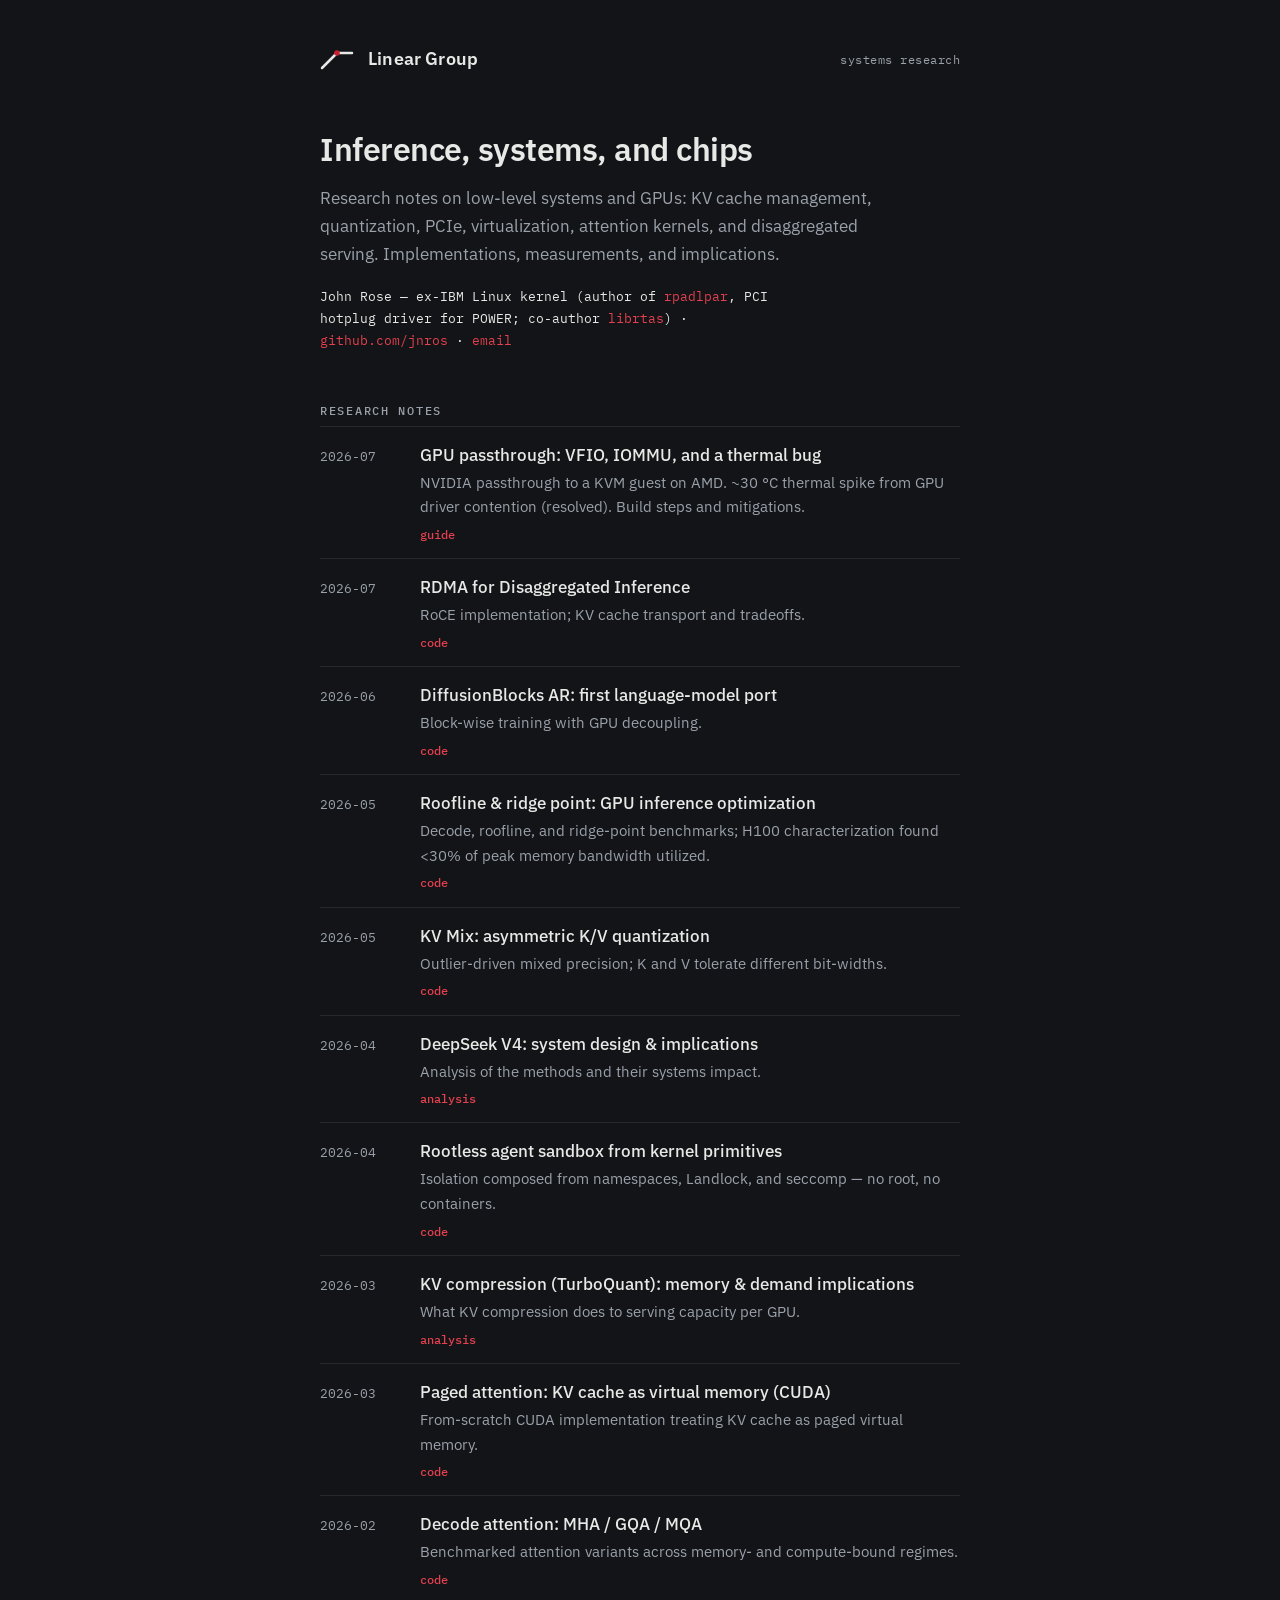
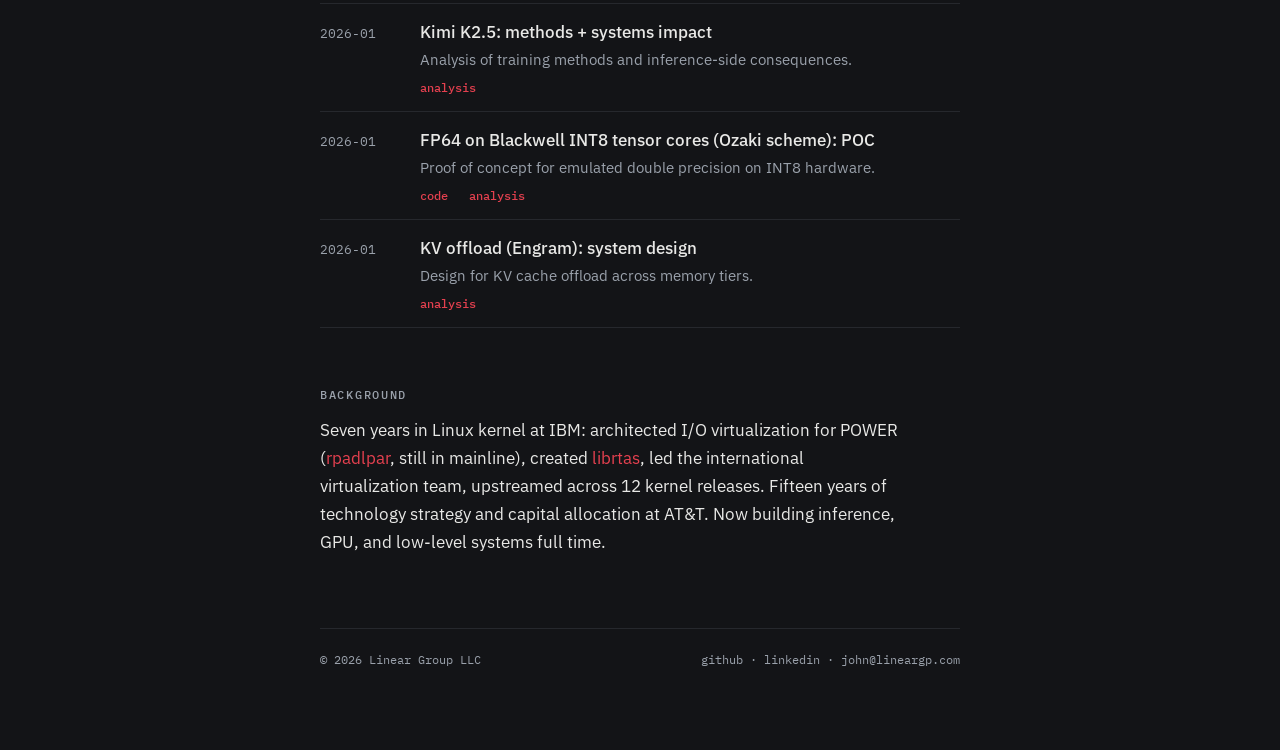
==== index.html @ 6316d530 "07/31 updates" ====
<!DOCTYPE html>
<html lang="en" data-theme="dark">
<head>
<meta charset="utf-8">
<meta name="viewport" content="width=device-width, initial-scale=1">
<title>Linear Group — GPU inference systems research</title>
<meta name="description" content="Independent research on low-level systems and GPU inference: KV cache, quantization, RDMA/disaggregation, kernel-level performance. By John Rose">
<link rel="preconnect" href="https://fonts.googleapis.com">
<link rel="preconnect" href="https://fonts.gstatic.com" crossorigin>
<link href="https://fonts.googleapis.com/css2?family=IBM+Plex+Mono:wght@400;500&family=IBM+Plex+Sans:wght@400;500;600&display=swap" rel="stylesheet">
<link rel="stylesheet" href="style.css">
<script>
  // both modes available; dark is the default, ?theme=light for light
  var t = new URLSearchParams(location.search).get("theme");
  document.documentElement.setAttribute("data-theme",
    t === "light" ? "light" : "dark");
</script>
<!-- Google tag (gtag.js) -->
<script async src="https://www.googletagmanager.com/gtag/js?id=G-K394KQK3GS"></script>
<script>
  window.dataLayer = window.dataLayer || [];
  function gtag(){dataLayer.push(arguments);}
  gtag('js', new Date());

  gtag('config', 'G-K394KQK3GS');
</script>
</head>
<body>
<div class="wrap">

<header class="site">
  <!-- roofline mark: rising slope, ridge point, flat ceiling -->
  <svg class="mark" width="34" height="24" viewBox="0 0 34 24" aria-hidden="true">
    <polyline points="2,21 17,6 32,6" fill="none" stroke="currentColor" stroke-width="2.5" stroke-linecap="round" stroke-linejoin="round"/>
    <circle cx="17" cy="6" r="2.8" fill="#C81F2E"/>
  </svg>
  <a class="wordmark" href="/">Linear Group</a>
  <span class="sub">systems research</span>
</header>

<section class="intro">
  <h1>Inference, systems, and chips</h1>
  <p>Research notes on low-level systems and GPUs: KV cache management, quantization, PCIe, virtualization, attention kernels, and disaggregated serving. Implementations, measurements, and implications.</p>
  <p class="byline">John Rose — ex-IBM Linux kernel (author of <a href="https://github.com/torvalds/linux/blob/v6.18/drivers/pci/hotplug/rpadlpar_core.c">rpadlpar</a>, PCI hotplug driver for POWER; co-author <a href="https://github.com/ibm-power-utilities/librtas">librtas</a>) · <a href="https://github.com/jnros">github.com/jnros</a> · <a href="mailto:john@lineargp.com">email</a></p>
</section>

<section class="ledger">
  <h2>Research notes</h2>
  <ul class="notes">

    <li>
      <span class="date">2026-07</span>
      <span class="title">
        <a href="notes/2026-07-gpu-passthrough/">GPU passthrough: VFIO, IOMMU, and a thermal bug</a>
        <span class="finding">NVIDIA passthrough to a KVM guest on AMD. ~30&nbsp;°C thermal spike from GPU driver contention (resolved). Build steps and mitigations.
	</span>
        <span class="links"><a href="notes/2026-07-gpu-passthrough/">guide</a></span>
      </span>
    </li>

    <li>
      <span class="date">2026-07</span>
      <span class="title">
        <a href="notes/2026-07-rdma-roce/">RDMA for Disaggregated Inference</a>
        <span class="finding">RoCE implementation; KV cache transport and tradeoffs.</span>
        <span class="links"><a href="https://github.com/jnros/kvwire">code</a></span>
      </span>
    </li>

    <li>
      <span class="date">2026-06</span>
      <span class="title">
        <a href="https://github.com/jnros/nanodev">DiffusionBlocks AR: first language-model port</a>
        <span class="finding">Block-wise training with GPU decoupling.</span>
        <span class="links"><a href="https://github.com/jnros/nanodev">code</a></span>
      </span>
    </li>

    <li>
      <span class="date">2026-05</span>
      <span class="title">
        <a href="https://github.com/jnros/roofbench">Roofline &amp; ridge point: GPU inference optimization</a>
        <span class="finding">Decode, roofline, and ridge-point benchmarks; H100 characterization found &lt;30% of peak memory bandwidth utilized.</span>
        <span class="links"><a href="https://github.com/jnros/roofbench">code</a></span>
      </span>
    </li>

    <li>
      <span class="date">2026-05</span>
      <span class="title">
        <a href="https://github.com/jnros/kvmix">KV Mix: asymmetric K/V quantization</a>
        <span class="finding">Outlier-driven mixed precision; K and V tolerate different bit-widths.</span>
        <span class="links"><a href="https://github.com/jnros/kvmix">code</a></span>
      </span>
    </li>

    <li>
      <span class="date">2026-04</span>
      <span class="title">
        <a href="https://gist.github.com/jnros/9d0743f02183ccb2947e8eb69bb9406c">DeepSeek V4: system design &amp; implications</a>
        <span class="finding">Analysis of the methods and their systems impact.</span>
        <span class="links"><a href="https://gist.github.com/jnros/9d0743f02183ccb2947e8eb69bb9406c">analysis</a></span>
      </span>
    </li>

    <li>
      <span class="date">2026-04</span>
      <span class="title">
        <a href="https://github.com/jnros/agent-isolation">Rootless agent sandbox from kernel primitives</a>
        <span class="finding">Isolation composed from namespaces, Landlock, and seccomp — no root, no containers.</span>
        <span class="links"><a href="https://github.com/jnros/agent-isolation">code</a></span>
      </span>
    </li>

    <li>
      <span class="date">2026-03</span>
      <span class="title">
        <a href="https://gist.github.com/jnros/0e3ad79e43762eb750d14c3a697543de">KV compression (TurboQuant): memory &amp; demand implications</a>
        <span class="finding">What KV compression does to serving capacity per GPU.</span>
        <span class="links"><a href="https://gist.github.com/jnros/0e3ad79e43762eb750d14c3a697543de">analysis</a></span>
      </span>
    </li>

    <li>
      <span class="date">2026-03</span>
      <span class="title">
        <a href="https://github.com/jnros/cuda-attn-ref">Paged attention: KV cache as virtual memory (CUDA)</a>
        <span class="finding">From-scratch CUDA implementation treating KV cache as paged virtual memory.</span>
        <span class="links"><a href="https://github.com/jnros/cuda-attn-ref">code</a></span>
      </span>
    </li>

    <li>
      <span class="date">2026-02</span>
      <span class="title">
        <a href="https://github.com/jnros/inf-bench">Decode attention: MHA / GQA / MQA</a>
        <span class="finding">Benchmarked attention variants across memory- and compute-bound regimes.</span>
        <span class="links"><a href="https://github.com/jnros/inf-bench">code</a></span>
      </span>
    </li>

    <li>
      <span class="date">2026-01</span>
      <span class="title">
        <a href="https://gist.github.com/jnros/b198b7b78120f972b84d4787e9eb9c57">Kimi K2.5: methods + systems impact</a>
        <span class="finding">Analysis of training methods and inference-side consequences.</span>
        <span class="links"><a href="https://gist.github.com/jnros/b198b7b78120f972b84d4787e9eb9c57">analysis</a></span>
      </span>
    </li>

    <li>
      <span class="date">2026-01</span>
      <span class="title">
        <a href="https://github.com/jnros/slice">FP64 on Blackwell INT8 tensor cores (Ozaki scheme): POC</a>
        <span class="finding">Proof of concept for emulated double precision on INT8 hardware.</span>
        <span class="links"><a href="https://github.com/jnros/slice">code</a> <a href="https://gist.github.com/jnros/c97b01bff9aa683069556e6e0b6ae073">analysis</a></span>
      </span>
    </li>

    <li>
      <span class="date">2026-01</span>
      <span class="title">
        <a href="https://gist.github.com/jnros/92ed1e5b5af05d3a2fd353b4537af744">KV offload (Engram): system design</a>
        <span class="finding">Design for KV cache offload across memory tiers.</span>
        <span class="links"><a href="https://gist.github.com/jnros/92ed1e5b5af05d3a2fd353b4537af744">analysis</a></span>
      </span>
    </li>

  </ul>
</section>

<section class="prov">
  <h2>Background</h2>
  <p>Seven years in Linux kernel at IBM: architected I/O virtualization for POWER (<a href="https://github.com/torvalds/linux/blob/v6.18/drivers/pci/hotplug/rpadlpar_core.c">rpadlpar</a>, still in mainline), created <a href="https://github.com/ibm-power-utilities/librtas">librtas</a>, led the international virtualization team, upstreamed across 12 kernel releases. Fifteen years of technology strategy and capital allocation at AT&amp;T. Now building inference, GPU, and low-level systems full time.</p>
</section>

<footer class="site">
  <span>© 2026 Linear Group LLC</span>
  <span><a href="https://github.com/jnros">github</a> · <a href="https://www.linkedin.com/in/johnrose/">linkedin</a> · <a href="mailto:john@lineargp.com">john@lineargp.com</a></span>
</footer>

</div>
</body>
</html>
---- style.css ----
/* Linear Group — research site
   Type: IBM Plex Sans / IBM Plex Mono
   Accent: trace red, used sparingly */

:root {
  --paper: #FCFCFB;
  --ink: #16181C;
  --muted: #5C6470;
  --faint: #E4E6E9;
  --trace: #C81F2E;
  --maxw: 680px;
}

@media (prefers-color-scheme: dark) {
  :root {
    --paper: #131417;
    --ink: #E8E8E6;
    --muted: #9AA1AB;
    --faint: #26282D;
    --trace: #E4404F;
  }
}

/* forced themes (?theme=light|dark) — win over system pref */
html[data-theme="light"] {
  --paper: #FCFCFB;
  --ink: #16181C;
  --muted: #5C6470;
  --faint: #E4E6E9;
  --trace: #C81F2E;
  color-scheme: light;
}
html[data-theme="dark"] {
  --paper: #131417;
  --ink: #E8E8E6;
  --muted: #9AA1AB;
  --faint: #26282D;
  --trace: #E4404F;
  color-scheme: dark;
}

.themeswitch { font-size: .8rem; }
.themeswitch a { color: var(--muted); }
.themeswitch a.on { color: var(--trace); font-weight: 500; }

* { box-sizing: border-box; }

html { font-size: 17px; }

body {
  margin: 0;
  background: var(--paper);
  color: var(--ink);
  font-family: "IBM Plex Sans", -apple-system, "Segoe UI", sans-serif;
  line-height: 1.65;
  -webkit-font-smoothing: antialiased;
}

.wrap {
  max-width: var(--maxw);
  margin: 0 auto;
  padding: 0 20px 80px;
}

/* ---------- header ---------- */

header.site {
  padding: 44px 0 28px;
  display: flex;
  align-items: center;
  gap: 14px;
}

.mark { flex: none; display: block; }

.wordmark {
  font-weight: 600;
  font-size: 1.05rem;
  letter-spacing: 0.01em;
  text-decoration: none;
  color: var(--ink);
}

.wordmark:hover { color: var(--trace); }

header.site .sub {
  margin-left: auto;
  font-family: "IBM Plex Mono", monospace;
  font-size: 0.72rem;
  color: var(--muted);
  letter-spacing: 0.04em;
}

/* ---------- intro ---------- */

.intro h1 {
  font-size: 1.9rem;
  line-height: 1.25;
  font-weight: 600;
  letter-spacing: -0.015em;
  margin: 28px 0 14px;
}

.intro p {
  color: var(--muted);
  margin: 0 0 10px;
  max-width: 56ch;
}

.intro .byline {
  font-family: "IBM Plex Mono", monospace;
  font-size: 0.78rem;
  color: var(--ink);
  margin-top: 18px;
}

.intro .byline a { color: var(--trace); text-decoration: none; }
.intro .byline a:hover { text-decoration: underline; }

/* ---------- notes ledger ---------- */

section.ledger { margin-top: 48px; }

.ledger h2 {
  font-family: "IBM Plex Mono", monospace;
  font-size: 0.72rem;
  font-weight: 500;
  letter-spacing: 0.14em;
  text-transform: uppercase;
  color: var(--muted);
  margin: 0 0 6px;
}

ul.notes {
  list-style: none;
  margin: 0;
  padding: 0;
}

ul.notes li {
  border-top: 1px solid var(--faint);
  padding: 14px 0;
  display: grid;
  grid-template-columns: 84px 1fr;
  gap: 16px;
  align-items: baseline;
}

ul.notes li:last-child { border-bottom: 1px solid var(--faint); }

.notes .date {
  font-family: "IBM Plex Mono", monospace;
  font-size: 0.75rem;
  color: var(--muted);
  white-space: nowrap;
}

.notes .title a {
  color: var(--ink);
  text-decoration: none;
  font-weight: 500;
}

.notes .title a:hover { color: var(--trace); }

.notes .finding {
  display: block;
  color: var(--muted);
  font-size: 0.88rem;
  margin-top: 2px;
}

.notes .links {
  display: block;
  margin-top: 4px;
  font-family: "IBM Plex Mono", monospace;
  font-size: 0.72rem;
}

.notes .links a {
  color: var(--trace);
  text-decoration: none;
  margin-right: 14px;
}

.notes .links a:hover { text-decoration: underline; }

@media (max-width: 480px) {
  ul.notes li { grid-template-columns: 1fr; gap: 2px; }
}

/* ---------- provenance / about ---------- */

section.prov { margin-top: 56px; }

.prov h2 {
  font-family: "IBM Plex Mono", monospace;
  font-size: 0.72rem;
  font-weight: 500;
  letter-spacing: 0.14em;
  text-transform: uppercase;
  color: var(--muted);
  margin: 0 0 12px;
}

.prov p { max-width: 58ch; margin: 0 0 12px; }
.prov a { color: var(--trace); text-decoration: none; }
.prov a:hover { text-decoration: underline; }

/* ---------- footer ---------- */

footer.site {
  margin-top: 72px;
  padding-top: 20px;
  border-top: 1px solid var(--faint);
  font-family: "IBM Plex Mono", monospace;
  font-size: 0.72rem;
  color: var(--muted);
  display: flex;
  justify-content: space-between;
  flex-wrap: wrap;
  gap: 8px;
}

footer.site a { color: var(--muted); text-decoration: none; }
footer.site a:hover { color: var(--trace); }

/* ---------- note pages ---------- */

article.note h1 {
  font-size: 1.7rem;
  line-height: 1.3;
  font-weight: 600;
  letter-spacing: -0.015em;
  margin: 10px 0 6px;
}

article.note .meta {
  font-family: "IBM Plex Mono", monospace;
  font-size: 0.75rem;
  color: var(--muted);
  margin-bottom: 30px;
}

article.note .meta a { color: var(--trace); text-decoration: none; }

article.note h2 {
  font-size: 1.15rem;
  font-weight: 600;
  margin: 36px 0 10px;
}

article.note p { margin: 0 0 16px; }

article.note figure {
  margin: 28px 0;
}

article.note figure img {
  width: 100%;
  height: auto;
  border: 1px solid var(--faint);
  border-radius: 4px;
}

article.note figcaption {
  font-family: "IBM Plex Mono", monospace;
  font-size: 0.72rem;
  color: var(--muted);
  margin-top: 8px;
}

article.note code {
  font-family: "IBM Plex Mono", monospace;
  font-size: 0.85em;
  background: var(--faint);
  padding: 1px 5px;
  border-radius: 3px;
}

article.note pre {
  background: var(--faint);
  padding: 14px 16px;
  border-radius: 4px;
  overflow-x: auto;
  font-size: 0.82rem;
  line-height: 1.5;
}

article.note pre code { background: none; padding: 0; }

article.note a { color: var(--trace); text-decoration: none; }
article.note a:hover { text-decoration: underline; }

/* reference tables (troubleshooting, etc.) */

article.note table {
  width: 100%;
  border-collapse: collapse;
  margin: 18px 0 28px;
  font-size: 0.88rem;
  line-height: 1.5;
}

article.note thead th {
  text-align: left;
  font-family: "IBM Plex Mono", monospace;
  font-size: 0.68rem;
  font-weight: 500;
  letter-spacing: 0.12em;
  text-transform: uppercase;
  color: var(--muted);
  border-bottom: 1px solid var(--faint);
  padding: 0 16px 7px 0;
}

article.note tbody td {
  vertical-align: top;
  border-top: 1px solid var(--faint);
  padding: 11px 16px 11px 0;
  color: var(--muted);
}

article.note tbody tr:last-child td { border-bottom: 1px solid var(--faint); }

article.note thead th:last-child,
article.note tbody td:last-child { padding-right: 0; }

article.note tbody td:first-child {
  width: 44%;
  color: var(--ink);
  font-weight: 500;
}

article.note table code {
  background: none;
  padding: 0;
  font-size: 0.92em;
}

@media (max-width: 560px) {
  article.note table,
  article.note tbody,
  article.note tbody tr,
  article.note tbody td { display: block; width: auto; }
  article.note thead { display: none; }
  article.note tbody tr {
    border-top: 1px solid var(--faint);
    padding: 10px 0;
  }
  article.note tbody tr:last-child { border-bottom: 1px solid var(--faint); }
  article.note tbody td { border: 0; padding: 0; }
  article.note tbody td:last-child { border-bottom: 0; }
  article.note tbody td:first-child { width: auto; margin-bottom: 2px; }
}

article.note .implications {
  border-left: 3px solid var(--trace);
  padding: 4px 0 4px 18px;
  margin: 32px 0;
}

article.note .implications h2 { margin-top: 0; }

/* accessibility */
a:focus-visible {
  outline: 2px solid var(--trace);
  outline-offset: 2px;
  border-radius: 2px;
}

@media (prefers-reduced-motion: reduce) {
  * { transition: none !important; }
}
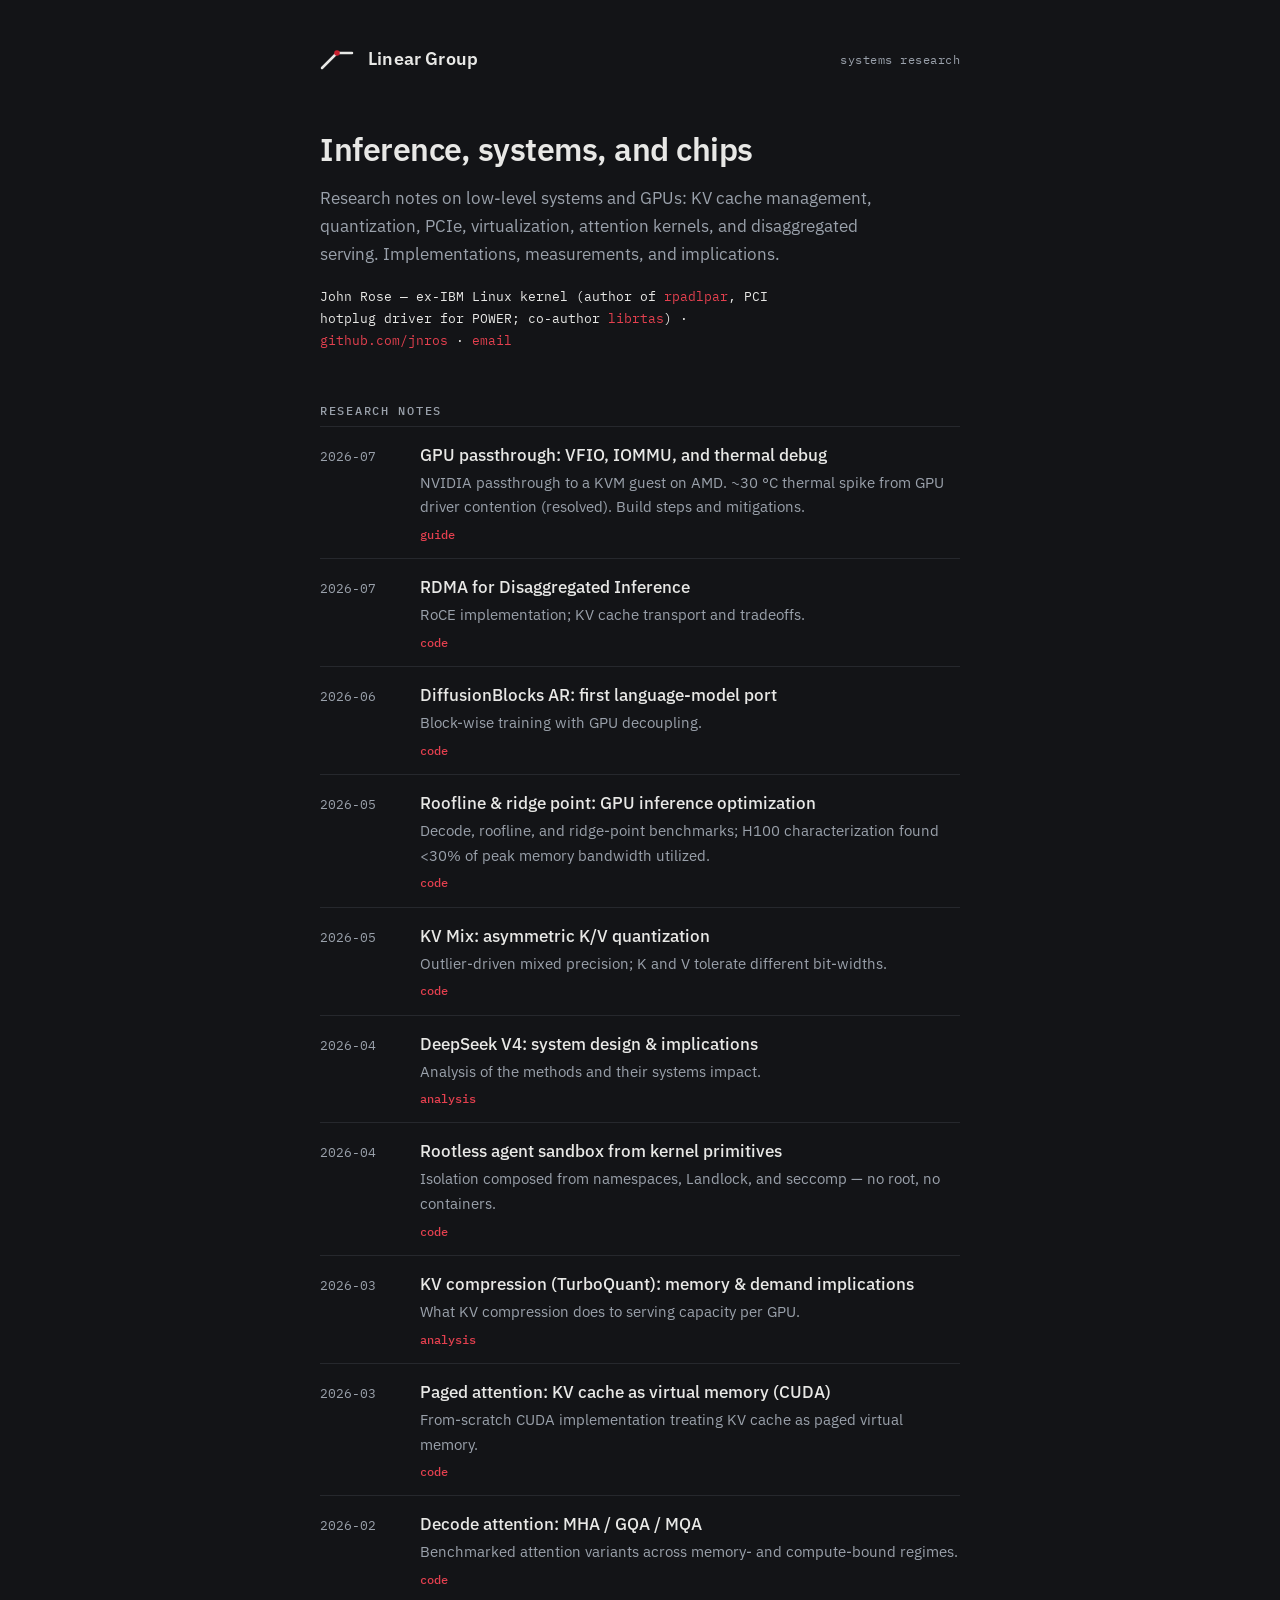
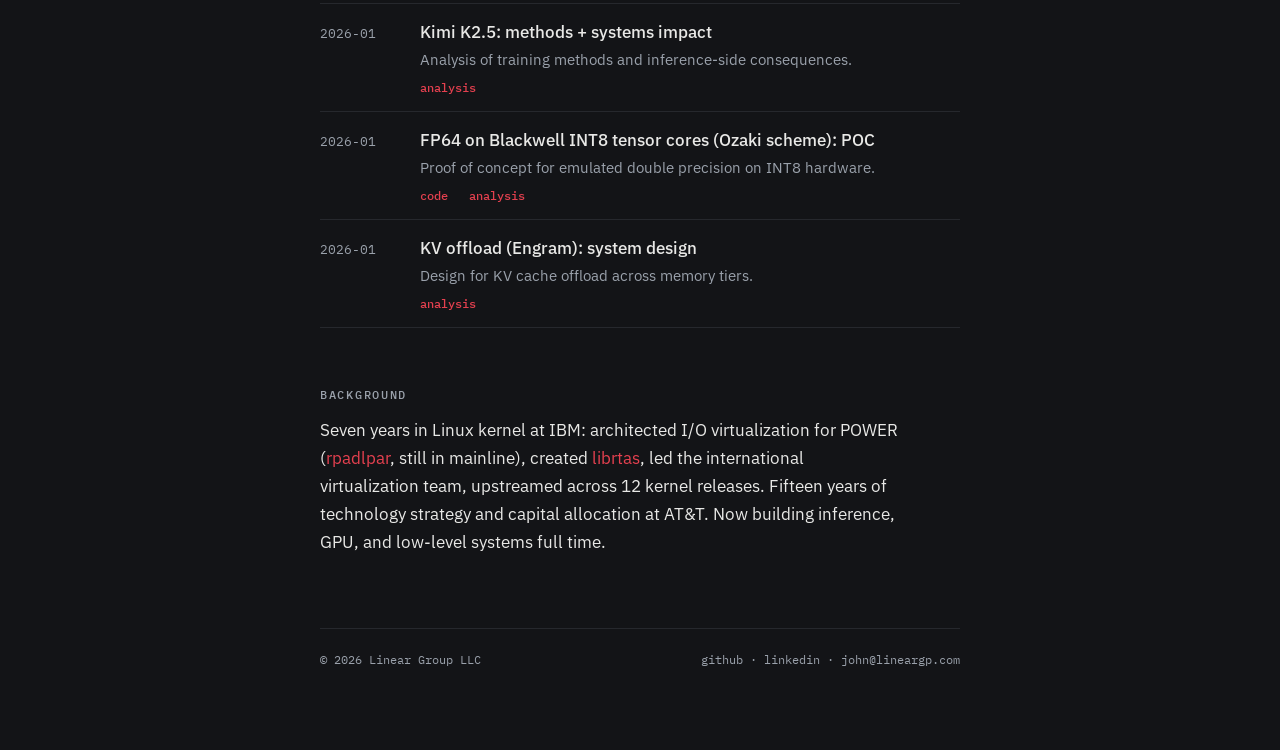
==== commit d5aa7bfc: "tweak" ====
--- a/index.html
+++ b/index.html
@@ -51,7 +51,7 @@
     <li>
       <span class="date">2026-07</span>
       <span class="title">
-        <a href="notes/2026-07-gpu-passthrough/">GPU passthrough: VFIO, IOMMU, and a thermal bug</a>
+        <a href="notes/2026-07-gpu-passthrough/">GPU passthrough: VFIO, IOMMU, and thermal debug</a>
         <span class="finding">NVIDIA passthrough to a KVM guest on AMD. ~30&nbsp;°C thermal spike from GPU driver contention (resolved). Build steps and mitigations.
 	</span>
         <span class="links"><a href="notes/2026-07-gpu-passthrough/">guide</a></span>
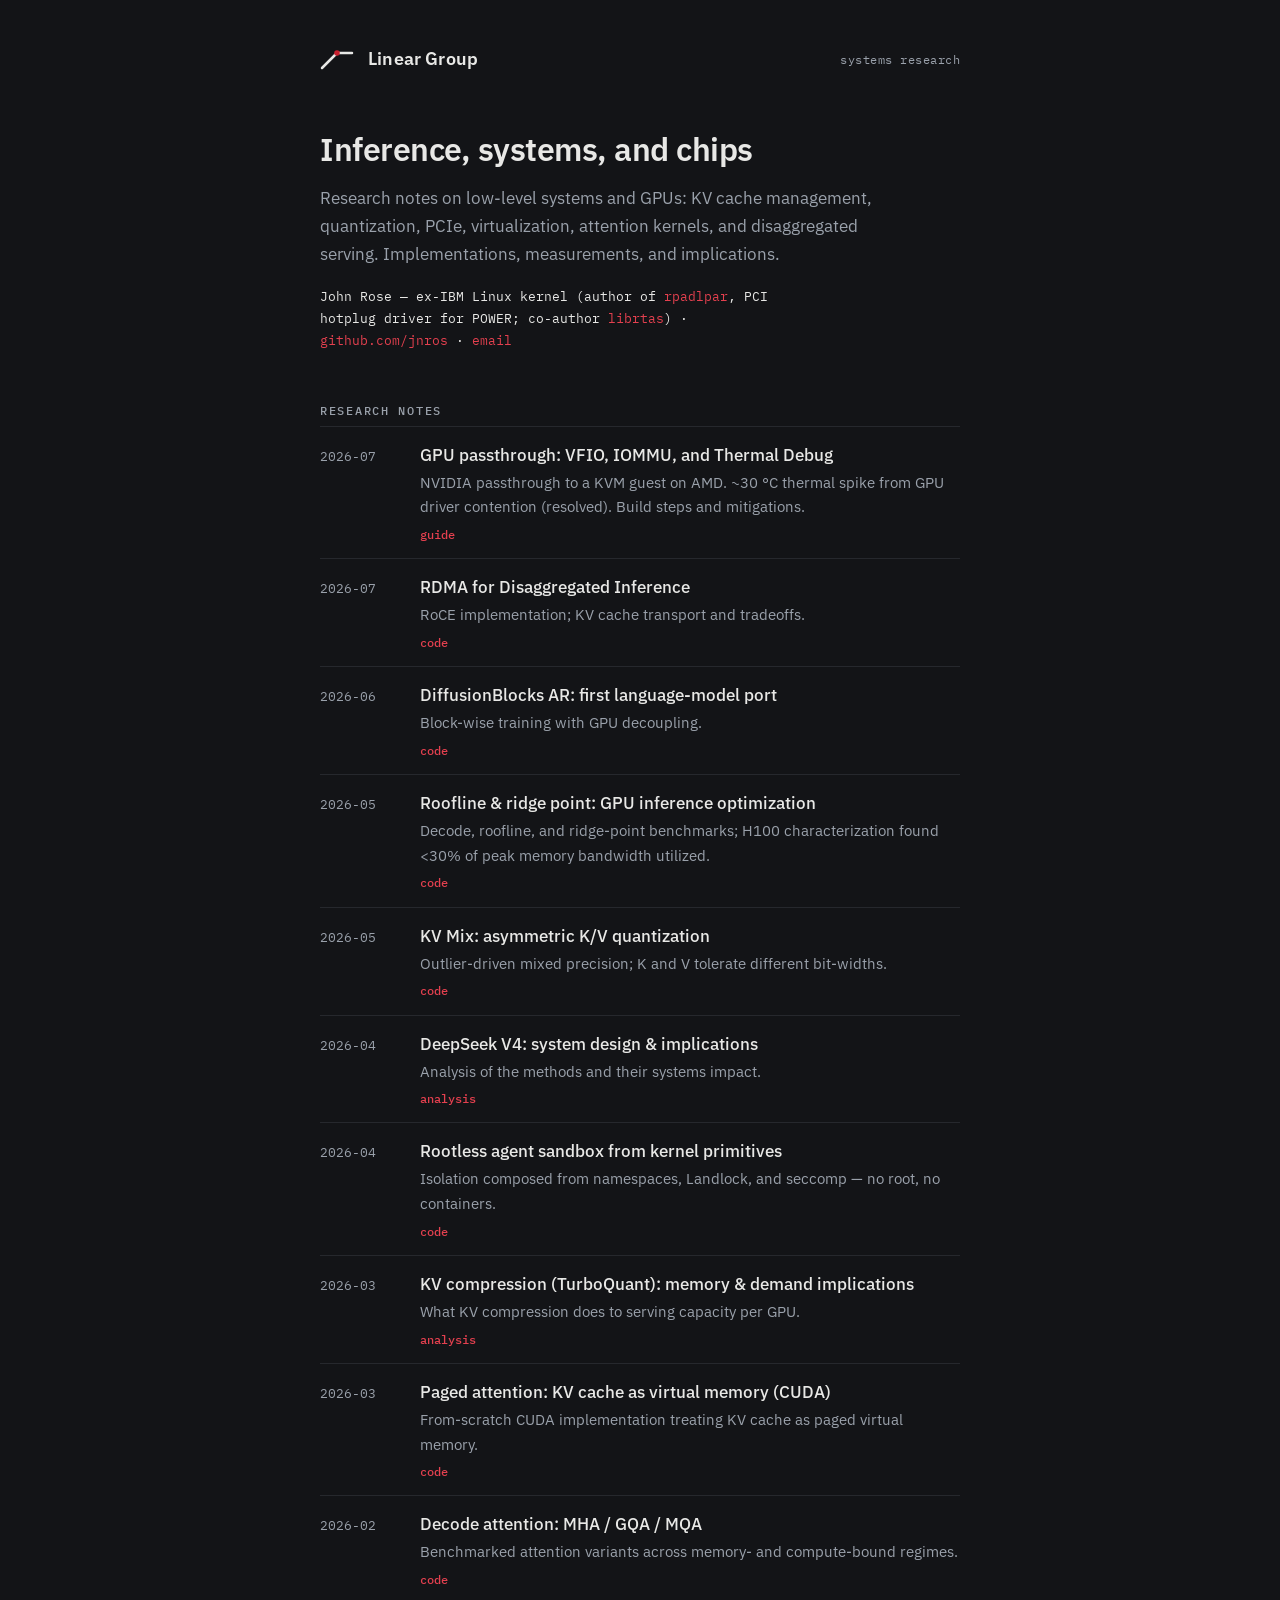
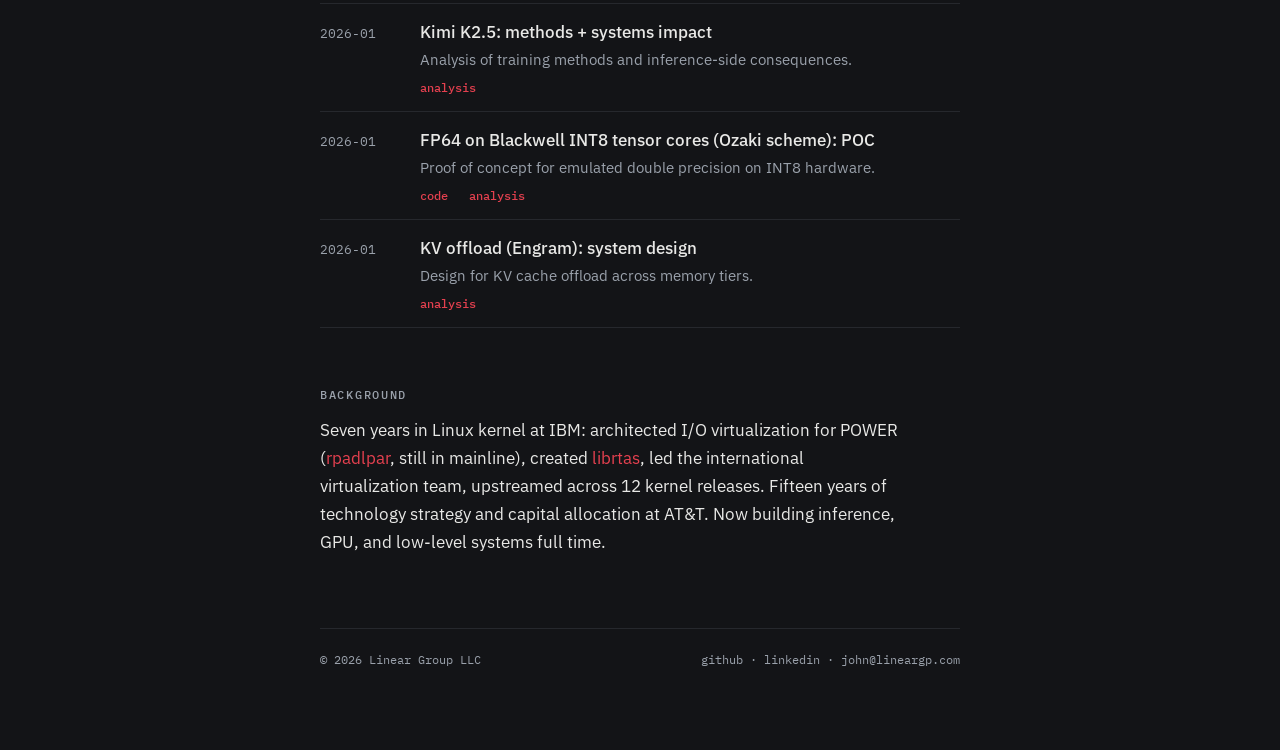
==== commit ea287b58: "." ====
--- a/index.html
+++ b/index.html
@@ -51,7 +51,7 @@
     <li>
       <span class="date">2026-07</span>
       <span class="title">
-        <a href="notes/2026-07-gpu-passthrough/">GPU passthrough: VFIO, IOMMU, and thermal debug</a>
+        <a href="notes/2026-07-gpu-passthrough/">GPU passthrough: VFIO, IOMMU, and Thermal Debug</a>
         <span class="finding">NVIDIA passthrough to a KVM guest on AMD. ~30&nbsp;°C thermal spike from GPU driver contention (resolved). Build steps and mitigations.
 	</span>
         <span class="links"><a href="notes/2026-07-gpu-passthrough/">guide</a></span>
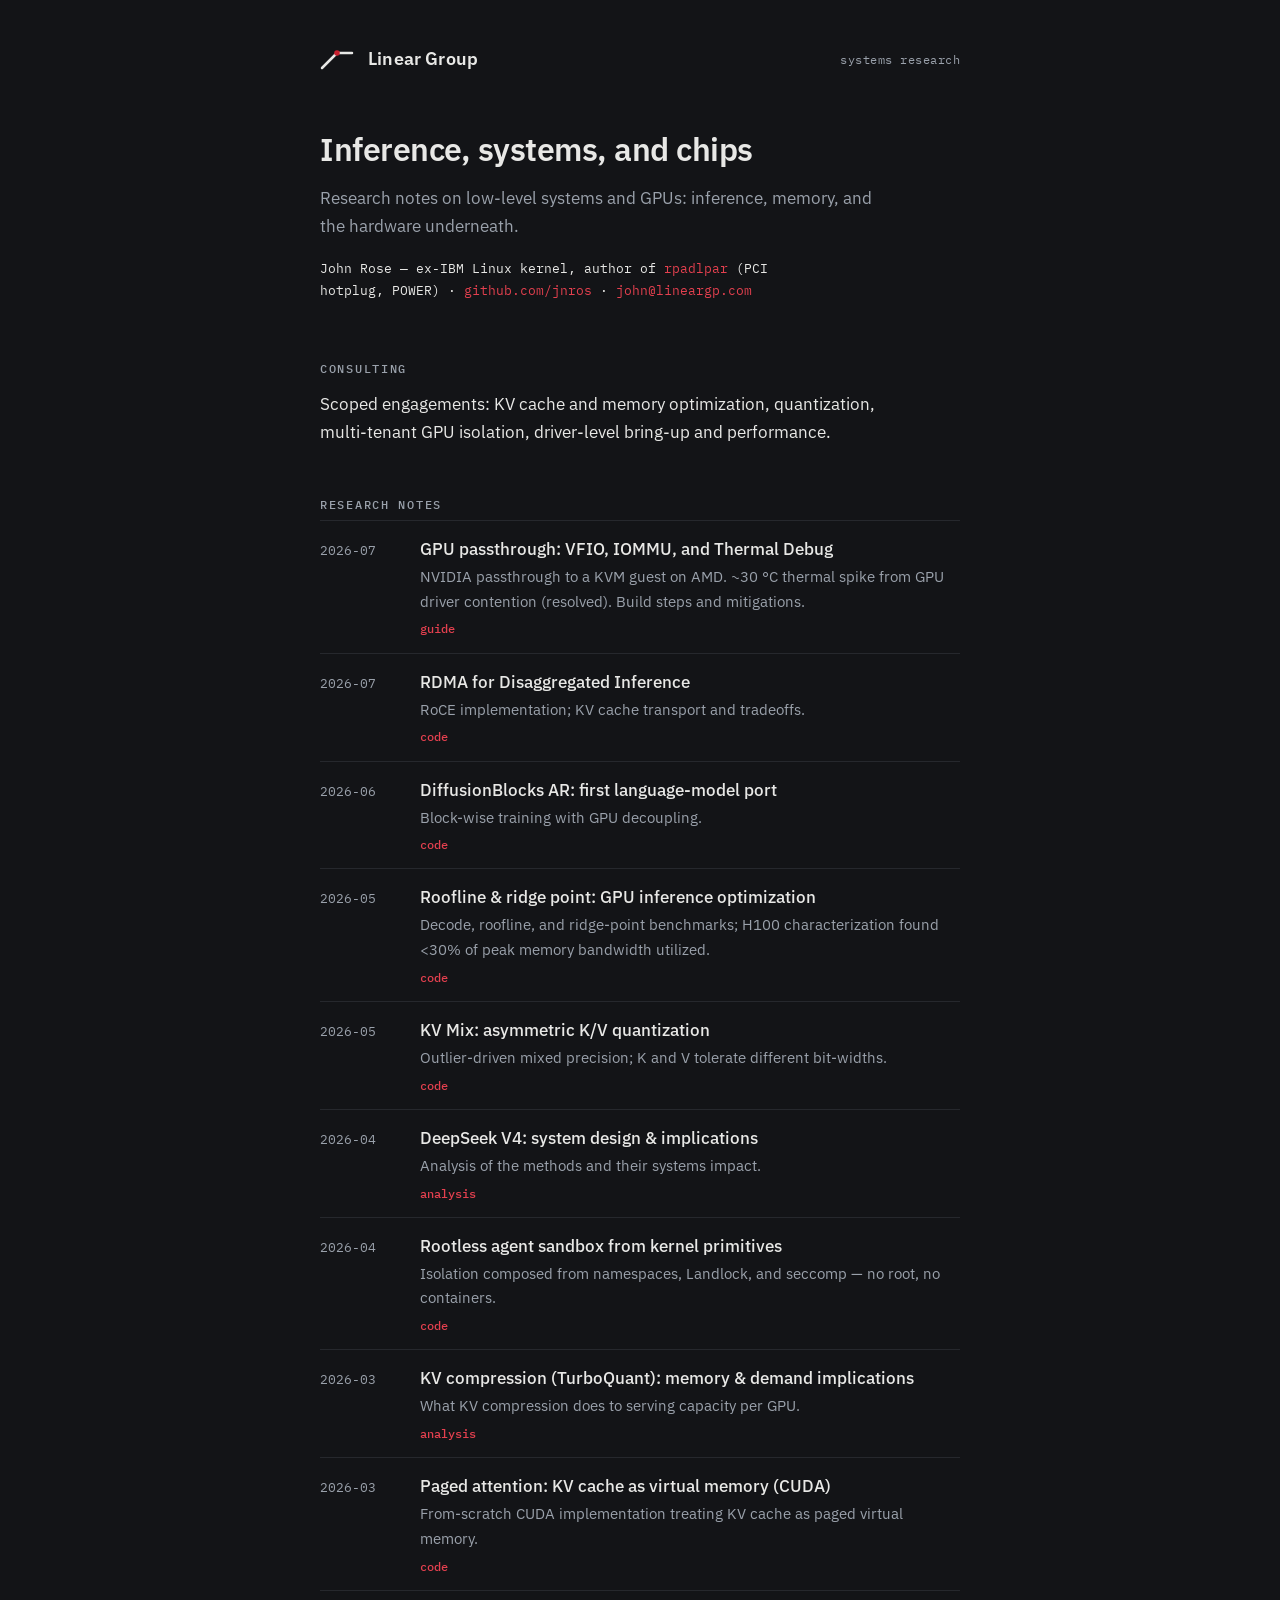
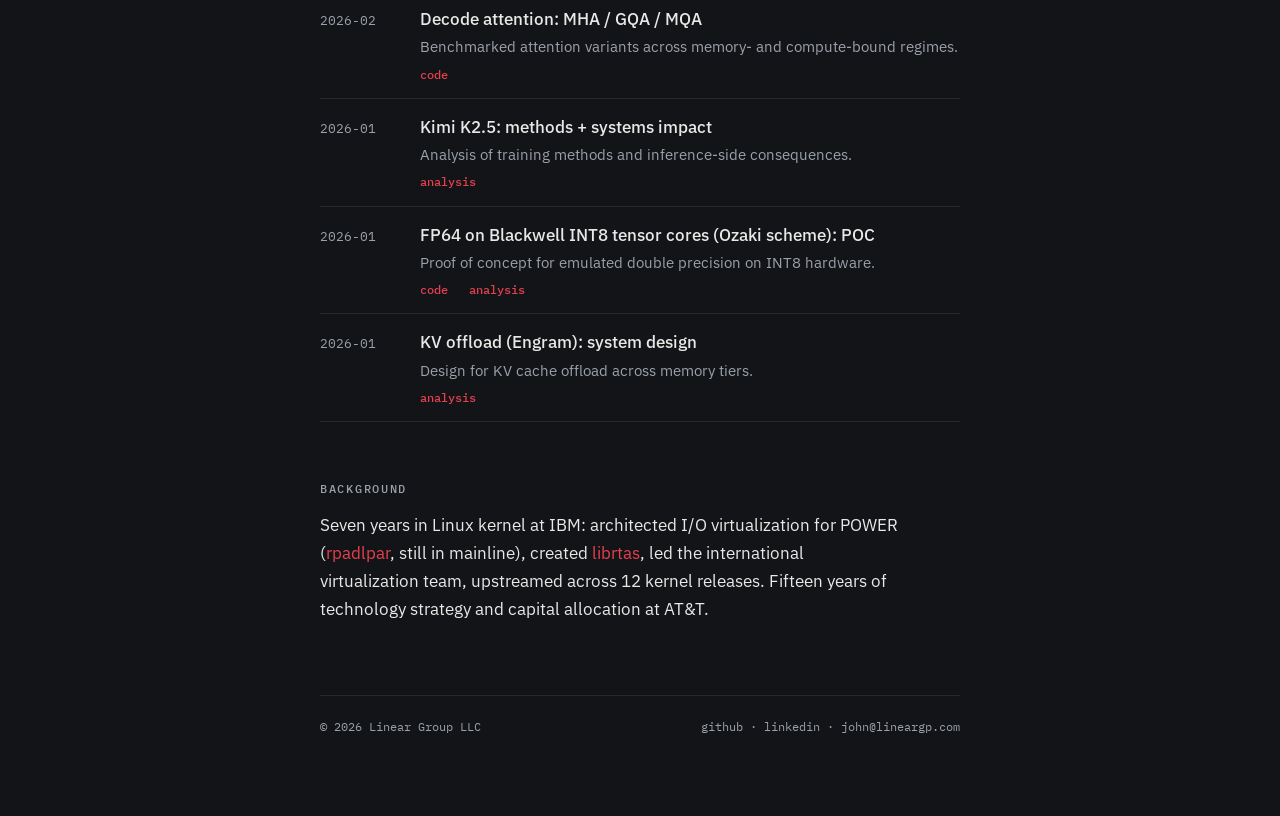
==== commit 12658dd5: "edits" ====
--- a/index.html
+++ b/index.html
@@ -40,8 +40,13 @@
 
 <section class="intro">
   <h1>Inference, systems, and chips</h1>
-  <p>Research notes on low-level systems and GPUs: KV cache management, quantization, PCIe, virtualization, attention kernels, and disaggregated serving. Implementations, measurements, and implications.</p>
-  <p class="byline">John Rose — ex-IBM Linux kernel (author of <a href="https://github.com/torvalds/linux/blob/v6.18/drivers/pci/hotplug/rpadlpar_core.c">rpadlpar</a>, PCI hotplug driver for POWER; co-author <a href="https://github.com/ibm-power-utilities/librtas">librtas</a>) · <a href="https://github.com/jnros">github.com/jnros</a> · <a href="mailto:john@lineargp.com">email</a></p>
+  <p>Research notes on low-level systems and GPUs: inference, memory, and the hardware underneath.</p>
+  <p class="byline">John Rose — ex-IBM Linux kernel, author of <a href="https://github.com/torvalds/linux/blob/v6.18/drivers/pci/hotplug/rpadlpar_core.c">rpadlpar</a> (PCI hotplug, POWER) · <a href="https://github.com/jnros">github.com/jnros</a> · <a href="mailto:john@lineargp.com">john@lineargp.com</a></p>
+</section>
+
+<section class="prov">
+  <h2>Consulting</h2>
+  <p>Scoped engagements: KV cache and memory optimization, quantization, multi-tenant GPU isolation, driver-level bring-up and performance.</p>
 </section>
 
 <section class="ledger">
@@ -171,7 +176,7 @@
 
 <section class="prov">
   <h2>Background</h2>
-  <p>Seven years in Linux kernel at IBM: architected I/O virtualization for POWER (<a href="https://github.com/torvalds/linux/blob/v6.18/drivers/pci/hotplug/rpadlpar_core.c">rpadlpar</a>, still in mainline), created <a href="https://github.com/ibm-power-utilities/librtas">librtas</a>, led the international virtualization team, upstreamed across 12 kernel releases. Fifteen years of technology strategy and capital allocation at AT&amp;T. Now building inference, GPU, and low-level systems full time.</p>
+  <p>Seven years in Linux kernel at IBM: architected I/O virtualization for POWER (<a href="https://github.com/torvalds/linux/blob/v6.18/drivers/pci/hotplug/rpadlpar_core.c">rpadlpar</a>, still in mainline), created <a href="https://github.com/ibm-power-utilities/librtas">librtas</a>, led the international virtualization team, upstreamed across 12 kernel releases. Fifteen years of technology strategy and capital allocation at AT&amp;T.</p>
 </section>
 
 <footer class="site">
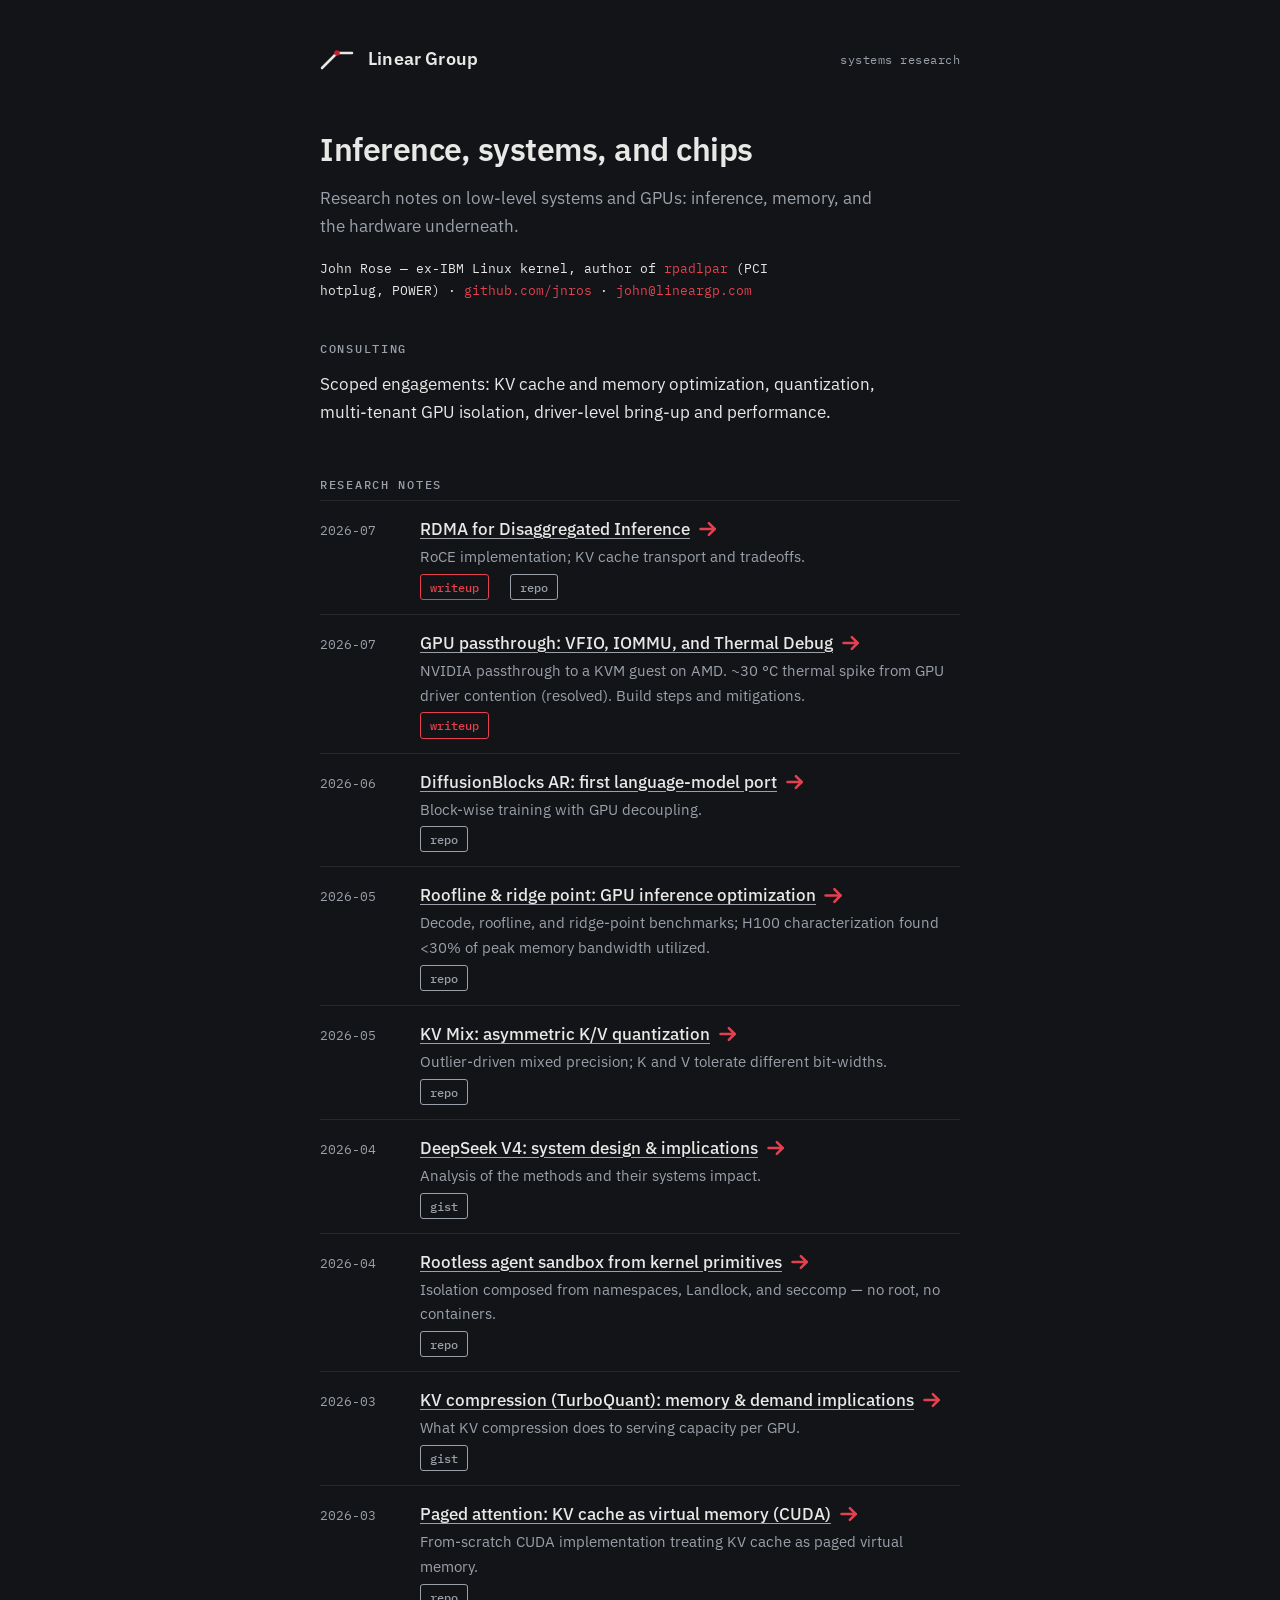
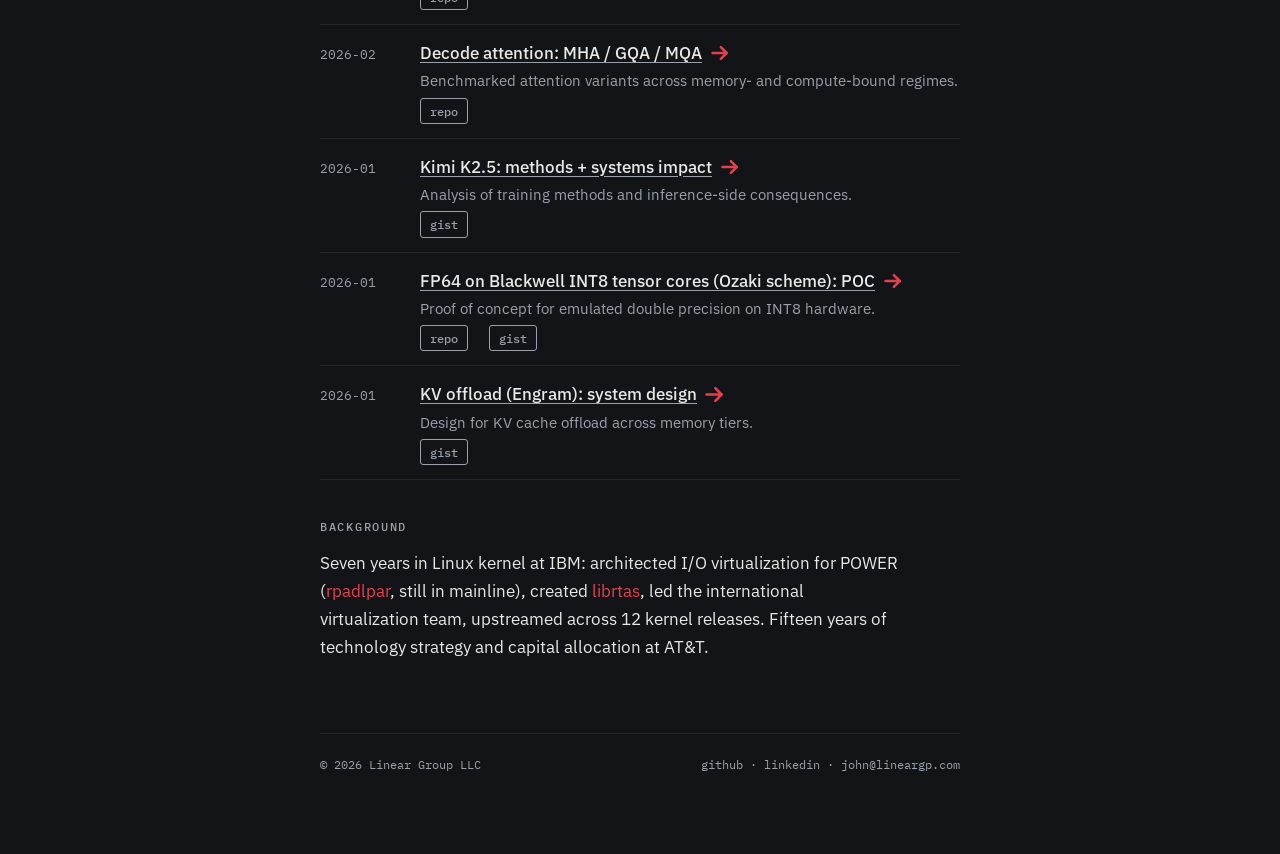
==== commit 78acfe3a: "chgs" ====
--- a/index.html
+++ b/index.html
@@ -56,19 +56,24 @@
     <li>
       <span class="date">2026-07</span>
       <span class="title">
-        <a href="notes/2026-07-gpu-passthrough/">GPU passthrough: VFIO, IOMMU, and Thermal Debug</a>
-        <span class="finding">NVIDIA passthrough to a KVM guest on AMD. ~30&nbsp;°C thermal spike from GPU driver contention (resolved). Build steps and mitigations.
-	</span>
-        <span class="links"><a href="notes/2026-07-gpu-passthrough/">guide</a></span>
+        <a href="notes/2026-07-rdma-roce/">RDMA for Disaggregated Inference</a>
+        <span class="finding">RoCE implementation; KV cache transport and tradeoffs.</span>
+        <span class="links">
+          <a class="btn btn-writeup" href="notes/2026-07-rdma-roce/">writeup</a>
+          <a class="btn btn-repo" href="https://github.com/jnros/kvwire">repo</a>
+        </span>
       </span>
     </li>
 
     <li>
       <span class="date">2026-07</span>
       <span class="title">
-        <a href="notes/2026-07-rdma-roce/">RDMA for Disaggregated Inference</a>
-        <span class="finding">RoCE implementation; KV cache transport and tradeoffs.</span>
-        <span class="links"><a href="https://github.com/jnros/kvwire">code</a></span>
+        <a href="notes/2026-07-gpu-passthrough/">GPU passthrough: VFIO, IOMMU, and Thermal Debug</a>
+        <span class="finding">NVIDIA passthrough to a KVM guest on AMD. ~30&nbsp;°C thermal spike from GPU driver contention (resolved). Build steps and mitigations.
+	</span>
+        <span class="links">
+          <a class="btn btn-writeup" href="notes/2026-07-gpu-passthrough/">writeup</a>
+        </span>
       </span>
     </li>
 
@@ -77,7 +82,7 @@
       <span class="title">
         <a href="https://github.com/jnros/nanodev">DiffusionBlocks AR: first language-model port</a>
         <span class="finding">Block-wise training with GPU decoupling.</span>
-        <span class="links"><a href="https://github.com/jnros/nanodev">code</a></span>
+        <span class="links"><a class="btn btn-repo" href="https://github.com/jnros/nanodev">repo</a></span>
       </span>
     </li>
 
@@ -86,7 +91,7 @@
       <span class="title">
         <a href="https://github.com/jnros/roofbench">Roofline &amp; ridge point: GPU inference optimization</a>
         <span class="finding">Decode, roofline, and ridge-point benchmarks; H100 characterization found &lt;30% of peak memory bandwidth utilized.</span>
-        <span class="links"><a href="https://github.com/jnros/roofbench">code</a></span>
+        <span class="links"><a class="btn btn-repo" href="https://github.com/jnros/roofbench">repo</a></span>
       </span>
     </li>
 
@@ -95,7 +100,7 @@
       <span class="title">
         <a href="https://github.com/jnros/kvmix">KV Mix: asymmetric K/V quantization</a>
         <span class="finding">Outlier-driven mixed precision; K and V tolerate different bit-widths.</span>
-        <span class="links"><a href="https://github.com/jnros/kvmix">code</a></span>
+        <span class="links"><a class="btn btn-repo" href="https://github.com/jnros/kvmix">repo</a></span>
       </span>
     </li>
 
@@ -104,7 +109,7 @@
       <span class="title">
         <a href="https://gist.github.com/jnros/9d0743f02183ccb2947e8eb69bb9406c">DeepSeek V4: system design &amp; implications</a>
         <span class="finding">Analysis of the methods and their systems impact.</span>
-        <span class="links"><a href="https://gist.github.com/jnros/9d0743f02183ccb2947e8eb69bb9406c">analysis</a></span>
+        <span class="links"><a class="btn btn-repo" href="https://gist.github.com/jnros/9d0743f02183ccb2947e8eb69bb9406c">gist</a></span>
       </span>
     </li>
 
@@ -113,7 +118,7 @@
       <span class="title">
         <a href="https://github.com/jnros/agent-isolation">Rootless agent sandbox from kernel primitives</a>
         <span class="finding">Isolation composed from namespaces, Landlock, and seccomp — no root, no containers.</span>
-        <span class="links"><a href="https://github.com/jnros/agent-isolation">code</a></span>
+        <span class="links"><a class="btn btn-repo" href="https://github.com/jnros/agent-isolation">repo</a></span>
       </span>
     </li>
 
@@ -122,7 +127,7 @@
       <span class="title">
         <a href="https://gist.github.com/jnros/0e3ad79e43762eb750d14c3a697543de">KV compression (TurboQuant): memory &amp; demand implications</a>
         <span class="finding">What KV compression does to serving capacity per GPU.</span>
-        <span class="links"><a href="https://gist.github.com/jnros/0e3ad79e43762eb750d14c3a697543de">analysis</a></span>
+        <span class="links"><a class="btn btn-repo" href="https://gist.github.com/jnros/0e3ad79e43762eb750d14c3a697543de">gist</a></span>
       </span>
     </li>
 
@@ -131,7 +136,7 @@
       <span class="title">
         <a href="https://github.com/jnros/cuda-attn-ref">Paged attention: KV cache as virtual memory (CUDA)</a>
         <span class="finding">From-scratch CUDA implementation treating KV cache as paged virtual memory.</span>
-        <span class="links"><a href="https://github.com/jnros/cuda-attn-ref">code</a></span>
+        <span class="links"><a class="btn btn-repo" href="https://github.com/jnros/cuda-attn-ref">repo</a></span>
       </span>
     </li>
 
@@ -140,7 +145,7 @@
       <span class="title">
         <a href="https://github.com/jnros/inf-bench">Decode attention: MHA / GQA / MQA</a>
         <span class="finding">Benchmarked attention variants across memory- and compute-bound regimes.</span>
-        <span class="links"><a href="https://github.com/jnros/inf-bench">code</a></span>
+        <span class="links"><a class="btn btn-repo" href="https://github.com/jnros/inf-bench">repo</a></span>
       </span>
     </li>
 
@@ -149,7 +154,7 @@
       <span class="title">
         <a href="https://gist.github.com/jnros/b198b7b78120f972b84d4787e9eb9c57">Kimi K2.5: methods + systems impact</a>
         <span class="finding">Analysis of training methods and inference-side consequences.</span>
-        <span class="links"><a href="https://gist.github.com/jnros/b198b7b78120f972b84d4787e9eb9c57">analysis</a></span>
+        <span class="links"><a class="btn btn-repo" href="https://gist.github.com/jnros/b198b7b78120f972b84d4787e9eb9c57">gist</a></span>
       </span>
     </li>
 
@@ -158,7 +163,7 @@
       <span class="title">
         <a href="https://github.com/jnros/slice">FP64 on Blackwell INT8 tensor cores (Ozaki scheme): POC</a>
         <span class="finding">Proof of concept for emulated double precision on INT8 hardware.</span>
-        <span class="links"><a href="https://github.com/jnros/slice">code</a> <a href="https://gist.github.com/jnros/c97b01bff9aa683069556e6e0b6ae073">analysis</a></span>
+        <span class="links"><a class="btn btn-repo" href="https://github.com/jnros/slice">repo</a> <a class="btn btn-repo" href="https://gist.github.com/jnros/c97b01bff9aa683069556e6e0b6ae073">gist</a></span>
       </span>
     </li>
 
@@ -167,7 +172,7 @@
       <span class="title">
         <a href="https://gist.github.com/jnros/92ed1e5b5af05d3a2fd353b4537af744">KV offload (Engram): system design</a>
         <span class="finding">Design for KV cache offload across memory tiers.</span>
-        <span class="links"><a href="https://gist.github.com/jnros/92ed1e5b5af05d3a2fd353b4537af744">analysis</a></span>
+        <span class="links"><a class="btn btn-repo" href="https://gist.github.com/jnros/92ed1e5b5af05d3a2fd353b4537af744">gist</a></span>
       </span>
     </li>
 
--- a/style.css
+++ b/style.css
@@ -155,13 +155,36 @@
   white-space: nowrap;
 }
 
-.notes .title a {
-  color: var(--ink);
-  text-decoration: none;
-  font-weight: 500;
-}
-
-.notes .title a:hover { color: var(--trace); }
+.notes .title > a {
+  color: var(--ink);
+  font-weight: 500;
+  text-decoration: underline;
+  text-decoration-color: var(--muted);
+  text-underline-offset: 3px;
+}
+
+.notes .title > a:hover {
+  color: var(--trace);
+  text-decoration-color: var(--trace);
+}
+
+.notes .title > a::after {
+  content: "";
+  display: inline-block;
+  width: 2cap;
+  height: 1.7cap;
+  margin-left: 6px;
+  vertical-align: -0.35cap;
+  background-color: var(--trace);
+  -webkit-mask-image: url("data:image/svg+xml,%3Csvg xmlns='http://www.w3.org/2000/svg' viewBox='0 0 24 24' fill='none' stroke='black' stroke-width='3' stroke-linecap='round' stroke-linejoin='round'%3E%3Cline x1='3' y1='12' x2='20' y2='12'/%3E%3Cpolyline points='13 5 20 12 13 19'/%3E%3C/svg%3E");
+  mask-image: url("data:image/svg+xml,%3Csvg xmlns='http://www.w3.org/2000/svg' viewBox='0 0 24 24' fill='none' stroke='black' stroke-width='3' stroke-linecap='round' stroke-linejoin='round'%3E%3Cline x1='3' y1='12' x2='20' y2='12'/%3E%3Cpolyline points='13 5 20 12 13 19'/%3E%3C/svg%3E");
+  -webkit-mask-repeat: no-repeat;
+  mask-repeat: no-repeat;
+  -webkit-mask-size: contain;
+  mask-size: contain;
+  -webkit-mask-position: center;
+  mask-position: center;
+}
 
 .notes .finding {
   display: block;
@@ -185,13 +208,47 @@
 
 .notes .links a:hover { text-decoration: underline; }
 
+.notes .btn {
+  display: inline-block;
+  text-decoration: none;
+  font-weight: 500;
+  padding: 2px 9px;
+  border-radius: 3px;
+  border: 1px solid transparent;
+  margin-right: 8px;
+}
+
+.notes .btn:hover { text-decoration: none; }
+
+.notes .links a.btn-writeup {
+  background: transparent;
+  color: var(--trace);
+  border-color: var(--trace);
+}
+
+.notes .links a.btn-writeup:hover {
+  background: var(--trace);
+  color: var(--paper);
+}
+
+.notes .links a.btn-repo {
+  background: transparent;
+  color: var(--muted);
+  border-color: var(--muted);
+}
+
+.notes .links a.btn-repo:hover {
+  color: var(--ink);
+  border-color: var(--ink);
+}
+
 @media (max-width: 480px) {
   ul.notes li { grid-template-columns: 1fr; gap: 2px; }
 }
 
 /* ---------- provenance / about ---------- */
 
-section.prov { margin-top: 56px; }
+section.prov { margin-top: 36px; }
 
 .prov h2 {
   font-family: "IBM Plex Mono", monospace;
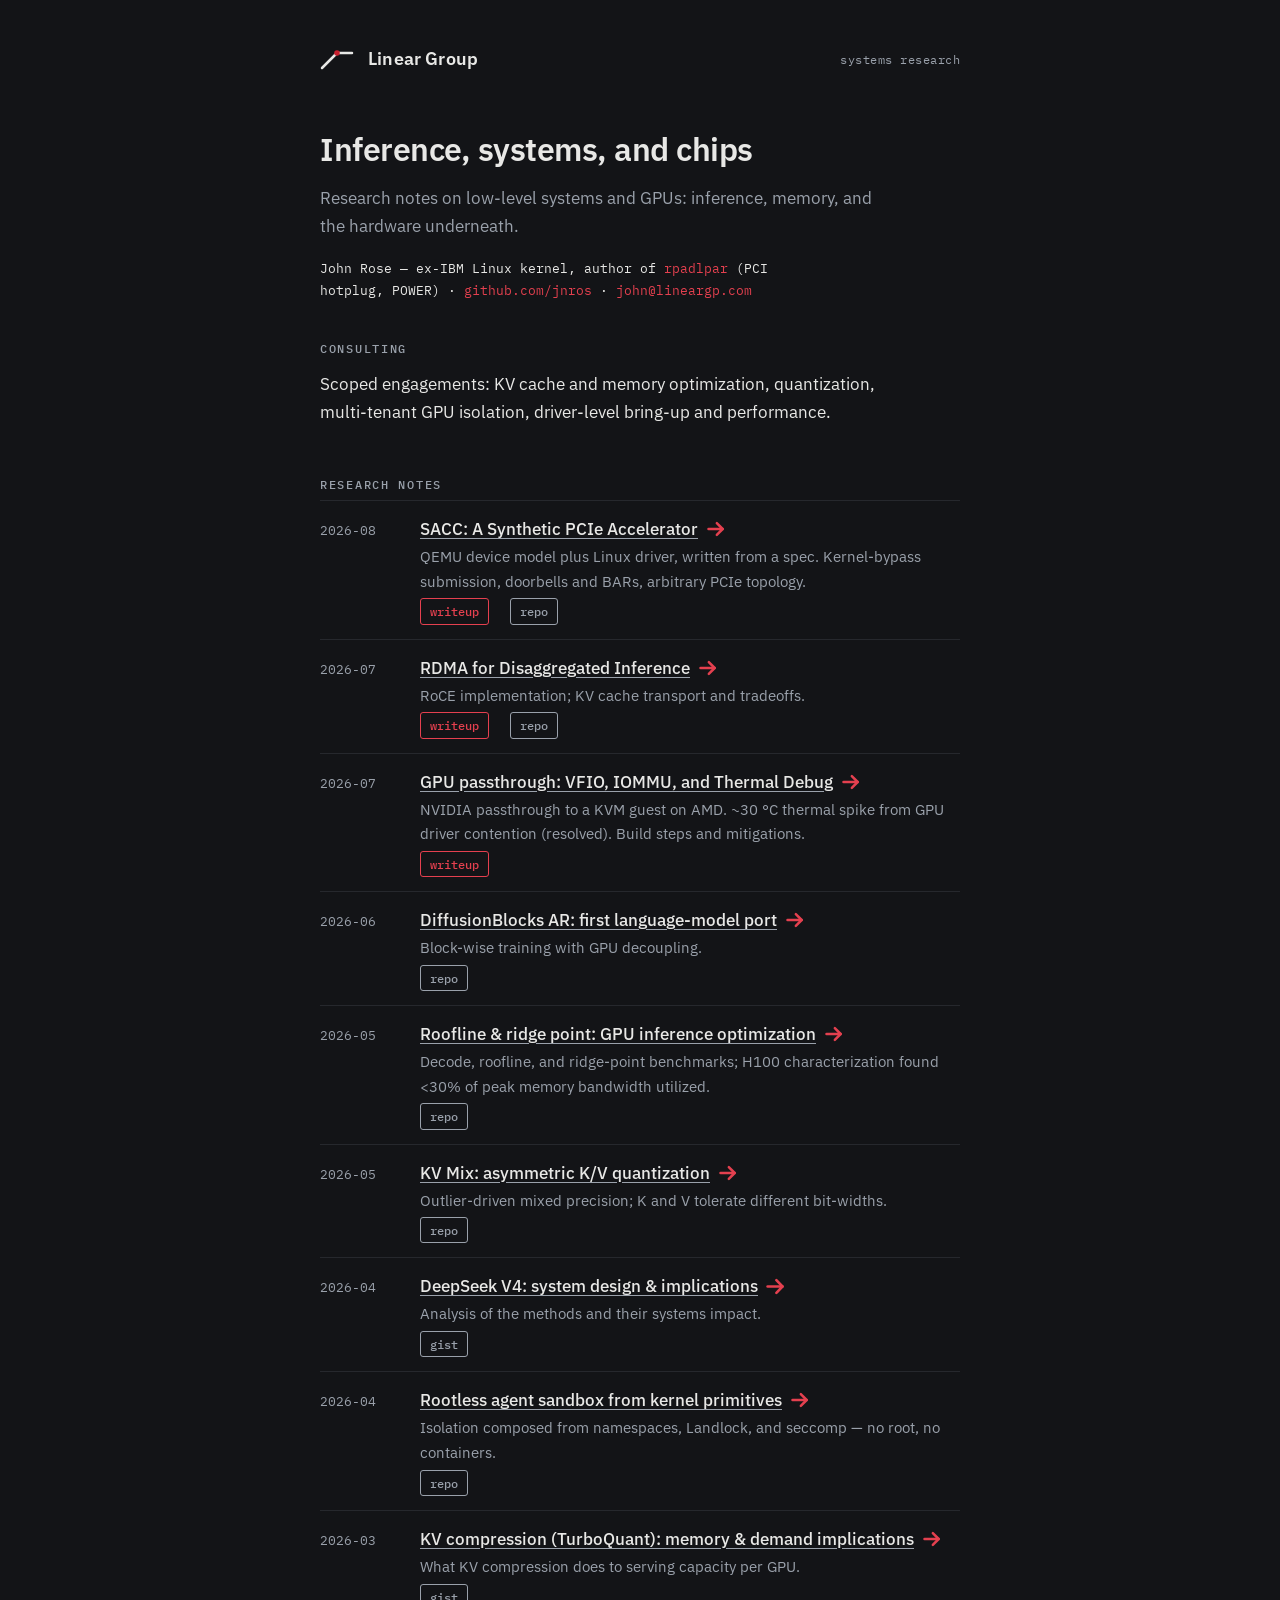
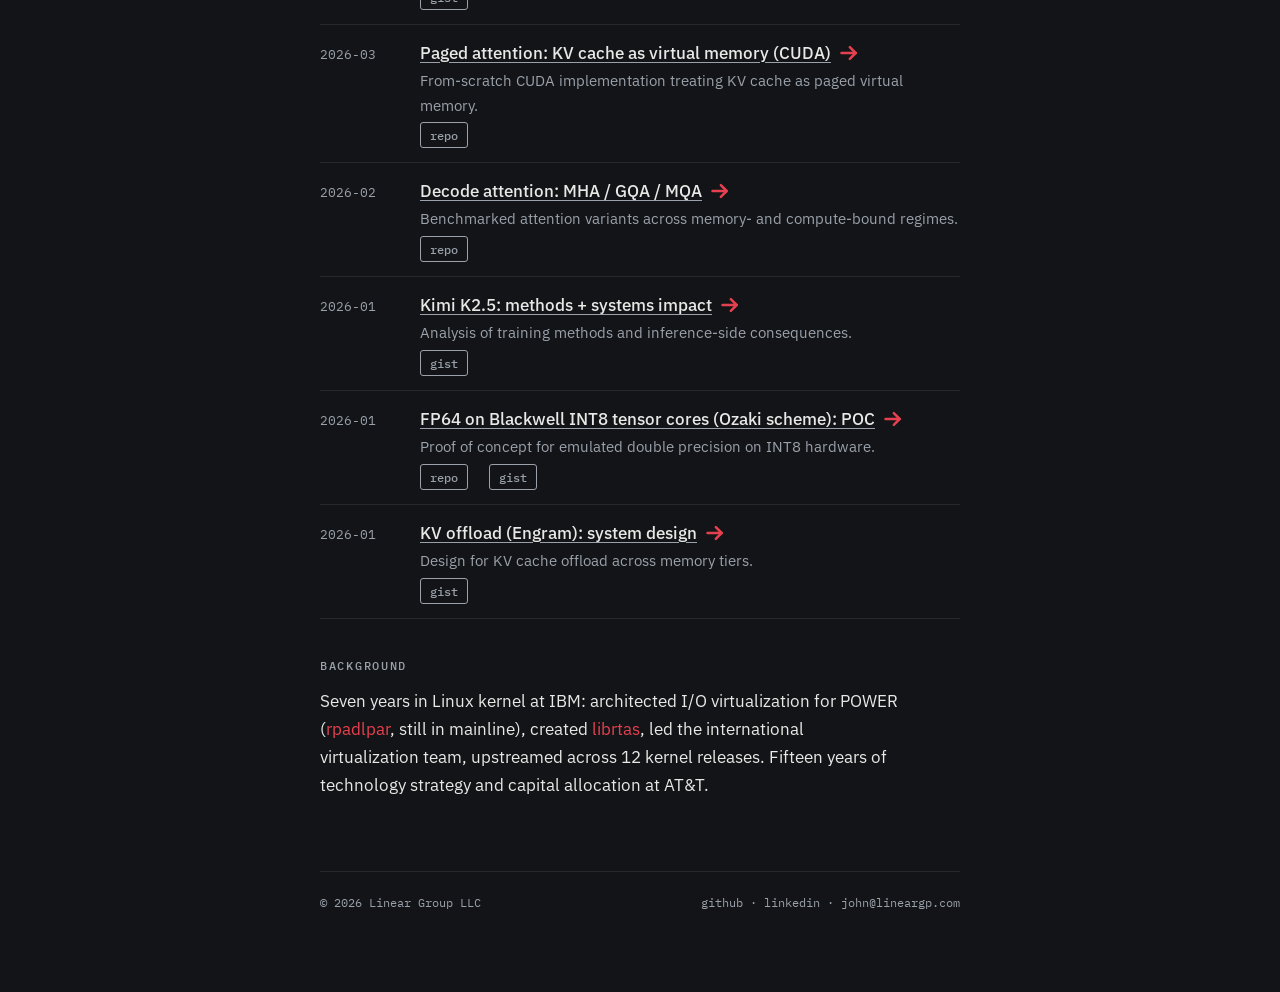
==== commit f6ccfa77: "add pcie note" ====
--- a/index.html
+++ b/index.html
@@ -54,6 +54,18 @@
   <ul class="notes">
 
     <li>
+      <span class="date">2026-08</span>
+      <span class="title">
+        <a href="notes/2026-08-synthetic-pcie/">SACC: A Synthetic PCIe Accelerator</a>
+        <span class="finding">QEMU device model plus Linux driver, written from a spec. Kernel-bypass submission, doorbells and BARs, arbitrary PCIe topology.</span>
+        <span class="links">
+          <a class="btn btn-writeup" href="notes/2026-08-synthetic-pcie/">writeup</a>
+          <a class="btn btn-repo" href="https://github.com/jnros/sacc">repo</a>
+        </span>
+      </span>
+    </li>
+
+    <li>
       <span class="date">2026-07</span>
       <span class="title">
         <a href="notes/2026-07-rdma-roce/">RDMA for Disaggregated Inference</a>
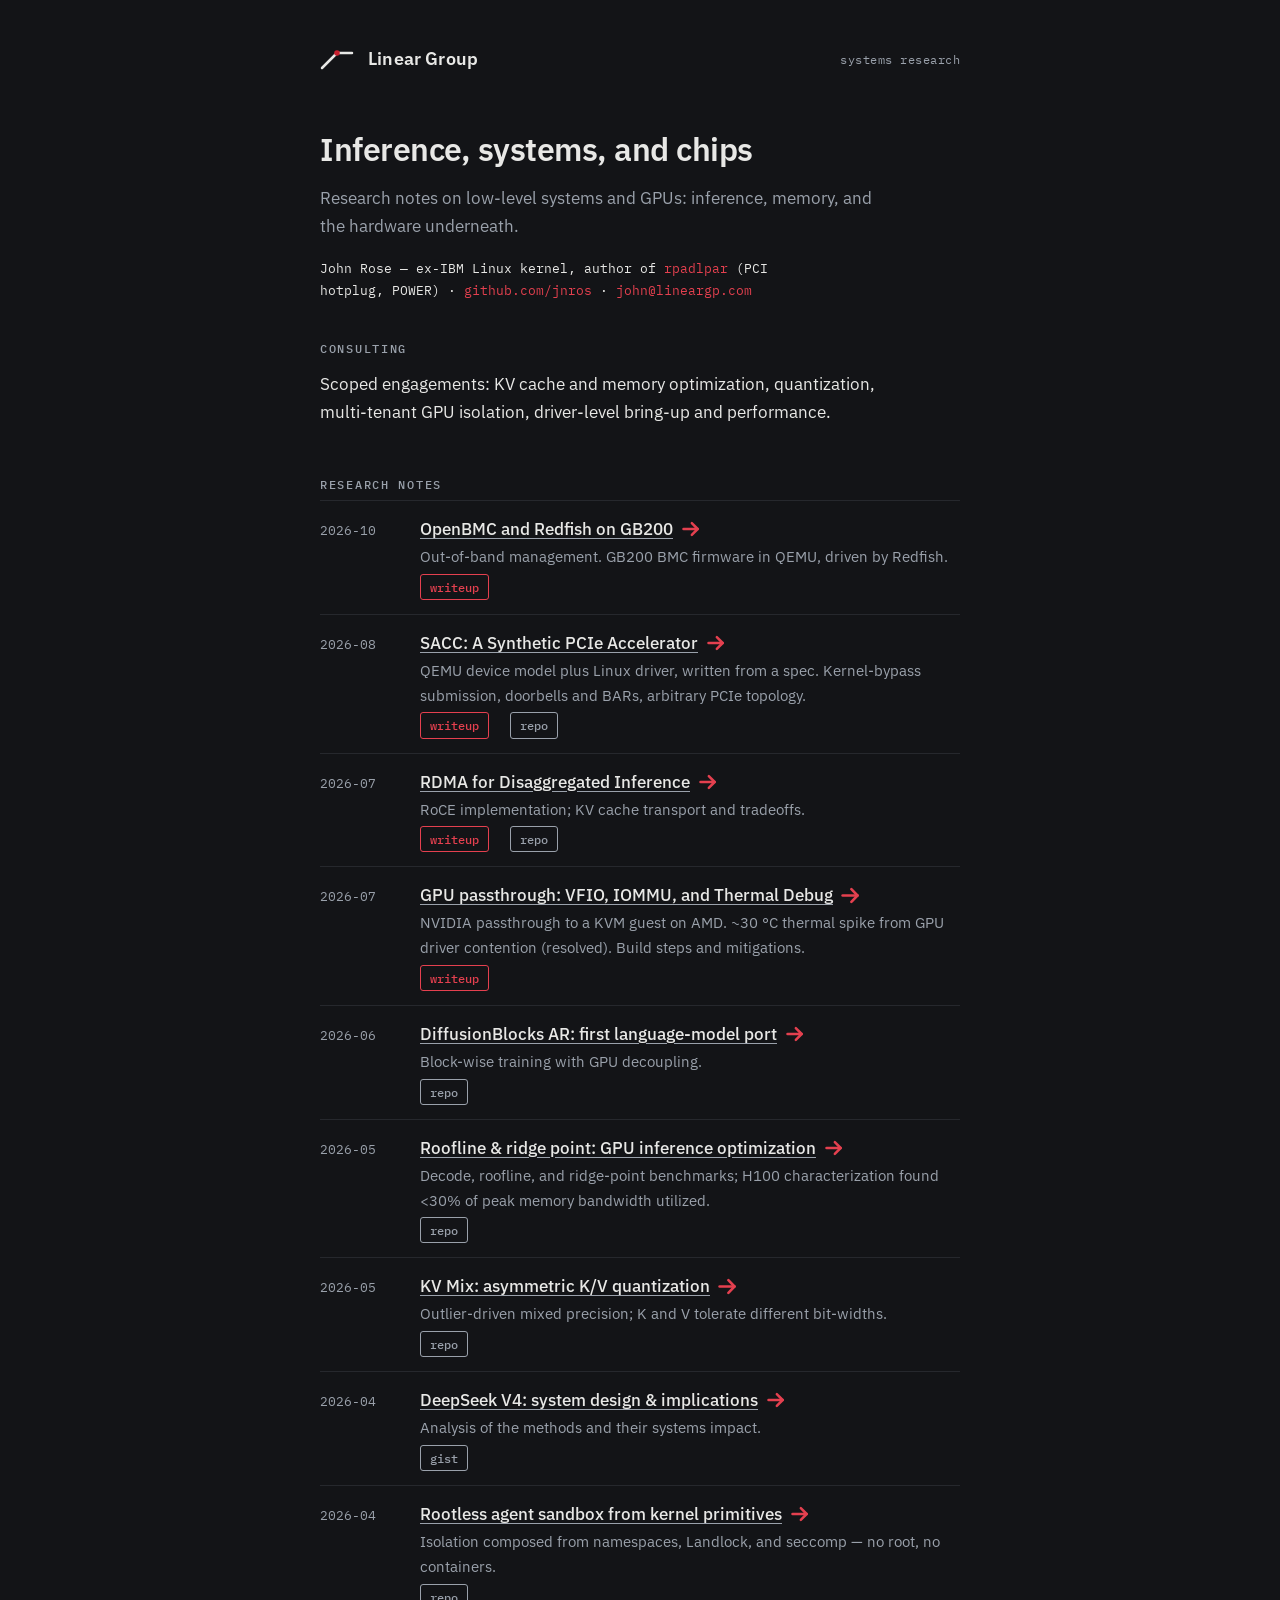
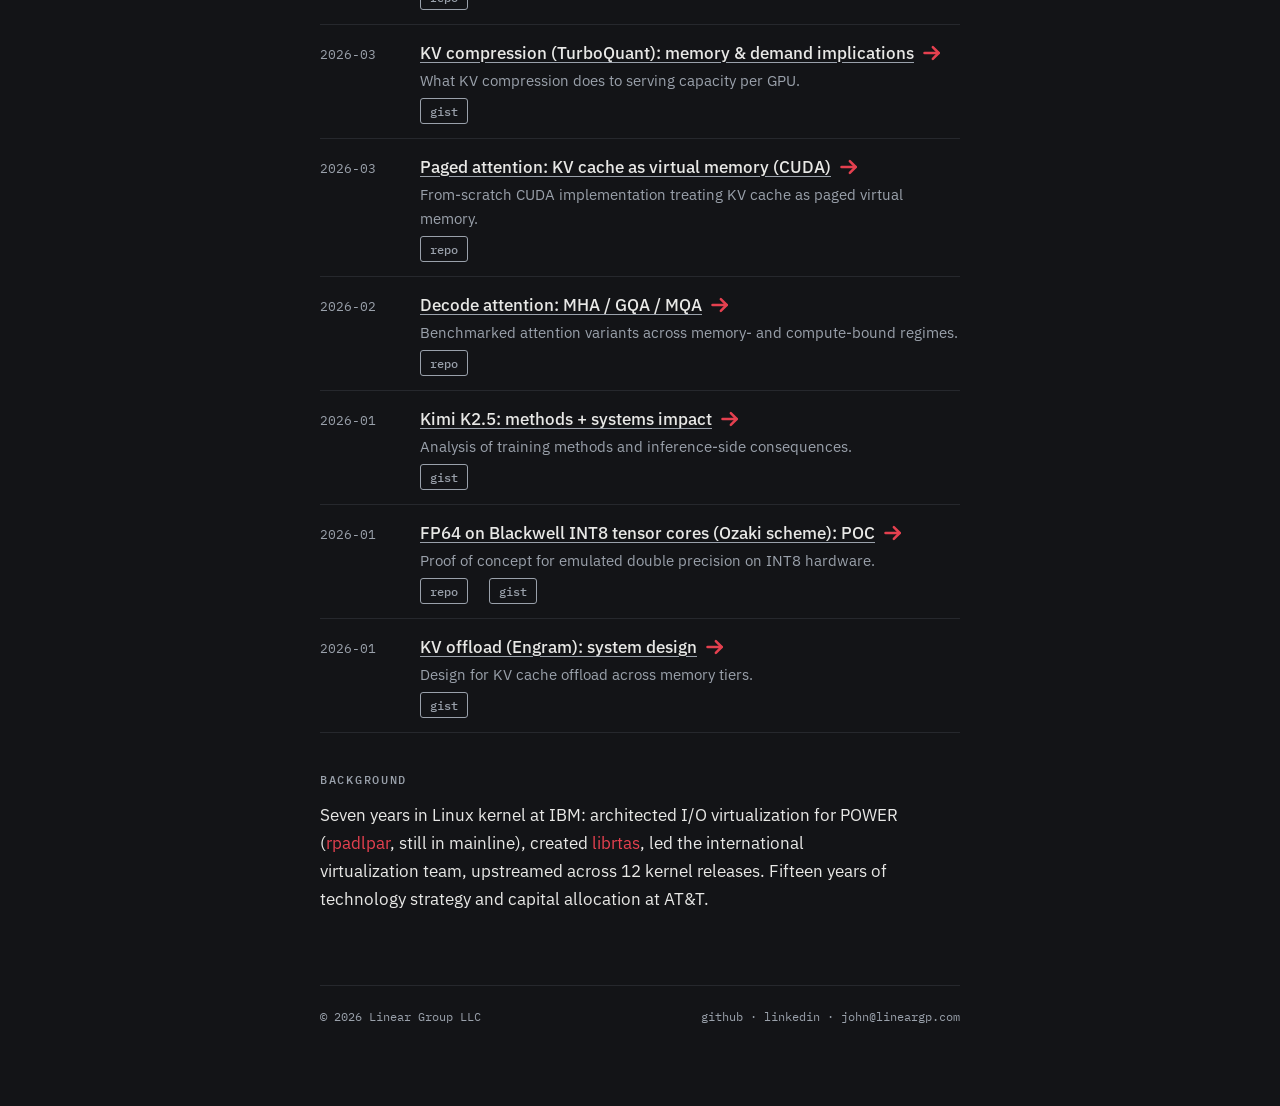
==== commit 8bd973bc: "add openbmc note" ====
--- a/index.html
+++ b/index.html
@@ -5,6 +5,21 @@
 <meta name="viewport" content="width=device-width, initial-scale=1">
 <title>Linear Group — GPU inference systems research</title>
 <meta name="description" content="Independent research on low-level systems and GPU inference: KV cache, quantization, RDMA/disaggregation, kernel-level performance. By John Rose">
+<link rel="canonical" href="https://lineargp.com/">
+<meta property="og:type" content="website">
+<meta property="og:site_name" content="Linear Group">
+<meta property="og:title" content="Linear Group — GPU inference systems research">
+<meta property="og:description" content="Independent research on low-level systems and GPU inference: KV cache, quantization, RDMA/disaggregation, kernel-level performance. By John Rose">
+<meta property="og:url" content="https://lineargp.com/">
+<meta property="og:image" content="https://lineargp.com/img/og.png">
+<meta property="og:image:width" content="1200">
+<meta property="og:image:height" content="630">
+<meta property="og:image:alt" content="Linear Group — systems research. Inference, systems, and chips.">
+<meta name="twitter:card" content="summary_large_image">
+<link rel="icon" href="/favicon.svg" type="image/svg+xml">
+<link rel="icon" href="/favicon.ico" sizes="32x32">
+<link rel="apple-touch-icon" href="/apple-touch-icon.png">
+<link rel="alternate" type="application/atom+xml" title="Linear Group research notes" href="/feed.xml">
 <link rel="preconnect" href="https://fonts.googleapis.com">
 <link rel="preconnect" href="https://fonts.gstatic.com" crossorigin>
 <link href="https://fonts.googleapis.com/css2?family=IBM+Plex+Mono:wght@400;500&family=IBM+Plex+Sans:wght@400;500;600&display=swap" rel="stylesheet">
@@ -24,6 +39,186 @@
 
   gtag('config', 'G-K394KQK3GS');
 </script>
+<script type="application/ld+json">
+{
+  "@context": "https://schema.org",
+  "@graph": [
+    {
+      "@type": "Person",
+      "@id": "https://lineargp.com/#john",
+      "name": "John Rose",
+      "jobTitle": "Principal Systems Consultant",
+      "email": "mailto:john@lineargp.com",
+      "url": "https://lineargp.com/",
+      "description": "Independent systems researcher and consultant working on GPU inference, memory systems, and the hardware underneath. Seven years in Linux kernel at IBM: architected I/O virtualization for POWER, author of rpadlpar (PCI hotplug), creator of librtas, led the international virtualization team, upstreamed across 12 kernel releases. Fifteen years of technology strategy and capital allocation at AT&T.",
+      "worksFor": {
+        "@id": "https://lineargp.com/#linear"
+      },
+      "sameAs": [
+        "https://github.com/jnros",
+        "https://www.linkedin.com/in/johnrose/"
+      ],
+      "knowsAbout": [
+        "Linux kernel",
+        "PCI hotplug",
+        "I/O virtualization",
+        "GPU inference",
+        "KV cache",
+        "quantization",
+        "RDMA",
+        "RoCE",
+        "VFIO",
+        "IOMMU",
+        "CUDA",
+        "PCIe",
+        "QEMU",
+        "performance engineering"
+      ]
+    },
+    {
+      "@type": "Organization",
+      "@id": "https://lineargp.com/#linear",
+      "name": "Linear Group LLC",
+      "alternateName": "Linear Group",
+      "url": "https://lineargp.com/",
+      "email": "mailto:john@lineargp.com",
+      "logo": "https://lineargp.com/apple-touch-icon.png",
+      "image": "https://lineargp.com/img/og.png",
+      "description": "Independent research and consulting on low-level systems and GPU inference: KV cache, quantization, RDMA and disaggregation, kernel-level performance.",
+      "founder": {
+        "@id": "https://lineargp.com/#john"
+      },
+      "sameAs": [
+        "https://github.com/jnros"
+      ]
+    },
+    {
+      "@type": "Service",
+      "@id": "https://lineargp.com/#consulting",
+      "name": "Systems and GPU inference consulting",
+      "serviceType": "GPU inference and systems engineering consulting",
+      "provider": {
+        "@id": "https://lineargp.com/#linear"
+      },
+      "areaServed": "Worldwide",
+      "description": "Scoped engagements: KV cache and memory optimization, quantization, multi-tenant GPU isolation, driver-level bring-up and performance.",
+      "hasOfferCatalog": {
+        "@type": "OfferCatalog",
+        "name": "Engagements",
+        "itemListElement": [
+          {
+            "@type": "Offer",
+            "itemOffered": {
+              "@type": "Service",
+              "name": "KV cache and memory optimization"
+            }
+          },
+          {
+            "@type": "Offer",
+            "itemOffered": {
+              "@type": "Service",
+              "name": "Quantization"
+            }
+          },
+          {
+            "@type": "Offer",
+            "itemOffered": {
+              "@type": "Service",
+              "name": "Multi-tenant GPU isolation"
+            }
+          },
+          {
+            "@type": "Offer",
+            "itemOffered": {
+              "@type": "Service",
+              "name": "Driver-level bring-up and performance"
+            }
+          }
+        ]
+      }
+    },
+    {
+      "@type": "SoftwareSourceCode",
+      "@id": "https://lineargp.com/#rpadlpar",
+      "name": "rpadlpar",
+      "description": "PCI hotplug driver for dynamic logical partitioning on IBM POWER (RPA DLPAR). In the mainline Linux kernel.",
+      "programmingLanguage": "C",
+      "author": {
+        "@id": "https://lineargp.com/#john"
+      },
+      "codeRepository": "https://github.com/torvalds/linux/blob/v6.18/drivers/pci/hotplug/rpadlpar_core.c",
+      "isPartOf": {
+        "@type": "SoftwareApplication",
+        "name": "Linux kernel"
+      }
+    },
+    {
+      "@type": "SoftwareSourceCode",
+      "@id": "https://lineargp.com/#librtas",
+      "name": "librtas",
+      "description": "Userspace library for the RTAS interface on IBM POWER systems.",
+      "programmingLanguage": "C",
+      "author": {
+        "@id": "https://lineargp.com/#john"
+      },
+      "codeRepository": "https://github.com/ibm-power-utilities/librtas"
+    },
+    {
+      "@type": "WebSite",
+      "@id": "https://lineargp.com/#site",
+      "url": "https://lineargp.com/",
+      "name": "Linear Group",
+      "inLanguage": "en",
+      "publisher": {
+        "@id": "https://lineargp.com/#linear"
+      }
+    },
+    {
+      "@type": "Blog",
+      "@id": "https://lineargp.com/#notes",
+      "name": "Research notes",
+      "url": "https://lineargp.com/",
+      "inLanguage": "en",
+      "author": {
+        "@id": "https://lineargp.com/#john"
+      },
+      "publisher": {
+        "@id": "https://lineargp.com/#linear"
+      },
+      "blogPost": [
+        {
+          "@type": "BlogPosting",
+          "@id": "https://lineargp.com/notes/2026-10-openbmc-redfish/#post",
+          "headline": "OpenBMC and Redfish on GB200",
+          "url": "https://lineargp.com/notes/2026-10-openbmc-redfish/",
+          "datePublished": "2026-10-01"
+        },
+        {
+          "@type": "BlogPosting",
+          "@id": "https://lineargp.com/notes/2026-08-synthetic-pcie/#post",
+          "headline": "SACC: A Synthetic PCIe Accelerator",
+          "url": "https://lineargp.com/notes/2026-08-synthetic-pcie/",
+          "datePublished": "2026-08-01"
+        },
+        {
+          "@type": "BlogPosting",
+          "@id": "https://lineargp.com/notes/2026-07-rdma-roce/#post",
+          "headline": "RDMA over Ethernet (RoCE) for Disaggregated Inference",
+          "url": "https://lineargp.com/notes/2026-07-rdma-roce/",
+          "datePublished": "2026-07-01"
+        },
+        {
+          "@type": "BlogPosting",
+          "@id": "https://lineargp.com/notes/2026-07-gpu-passthrough/#post",
+          "headline": "GPU Passthrough: VFIO, IOMMU, and Thermal Debug",
+          "url": "https://lineargp.com/notes/2026-07-gpu-passthrough/",
+          "datePublished": "2026-07-01"
+        }
+      ]
+    }
+  ]
+}
+</script>
 </head>
 <body>
 <div class="wrap">
@@ -54,7 +249,18 @@
   <ul class="notes">
 
     <li>
-      <span class="date">2026-08</span>
+      <time class="date" datetime="2026-10">2026-10</time>
+      <span class="title">
+        <a href="notes/2026-10-openbmc-redfish/">OpenBMC and Redfish on GB200</a>
+        <span class="finding">Out-of-band management. GB200 BMC firmware in QEMU, driven by Redfish.</span>
+        <span class="links">
+          <a class="btn btn-writeup" href="notes/2026-10-openbmc-redfish/">writeup</a>
+        </span>
+      </span>
+    </li>
+
+    <li>
+      <time class="date" datetime="2026-08">2026-08</time>
       <span class="title">
         <a href="notes/2026-08-synthetic-pcie/">SACC: A Synthetic PCIe Accelerator</a>
         <span class="finding">QEMU device model plus Linux driver, written from a spec. Kernel-bypass submission, doorbells and BARs, arbitrary PCIe topology.</span>
@@ -66,7 +272,7 @@
     </li>
 
     <li>
-      <span class="date">2026-07</span>
+      <time class="date" datetime="2026-07">2026-07</time>
       <span class="title">
         <a href="notes/2026-07-rdma-roce/">RDMA for Disaggregated Inference</a>
         <span class="finding">RoCE implementation; KV cache transport and tradeoffs.</span>
@@ -78,7 +284,7 @@
     </li>
 
     <li>
-      <span class="date">2026-07</span>
+      <time class="date" datetime="2026-07">2026-07</time>
       <span class="title">
         <a href="notes/2026-07-gpu-passthrough/">GPU passthrough: VFIO, IOMMU, and Thermal Debug</a>
         <span class="finding">NVIDIA passthrough to a KVM guest on AMD. ~30&nbsp;°C thermal spike from GPU driver contention (resolved). Build steps and mitigations.
@@ -90,7 +296,7 @@
     </li>
 
     <li>
-      <span class="date">2026-06</span>
+      <time class="date" datetime="2026-06">2026-06</time>
       <span class="title">
         <a href="https://github.com/jnros/nanodev">DiffusionBlocks AR: first language-model port</a>
         <span class="finding">Block-wise training with GPU decoupling.</span>
@@ -99,7 +305,7 @@
     </li>
 
     <li>
-      <span class="date">2026-05</span>
+      <time class="date" datetime="2026-05">2026-05</time>
       <span class="title">
         <a href="https://github.com/jnros/roofbench">Roofline &amp; ridge point: GPU inference optimization</a>
         <span class="finding">Decode, roofline, and ridge-point benchmarks; H100 characterization found &lt;30% of peak memory bandwidth utilized.</span>
@@ -108,7 +314,7 @@
     </li>
 
     <li>
-      <span class="date">2026-05</span>
+      <time class="date" datetime="2026-05">2026-05</time>
       <span class="title">
         <a href="https://github.com/jnros/kvmix">KV Mix: asymmetric K/V quantization</a>
         <span class="finding">Outlier-driven mixed precision; K and V tolerate different bit-widths.</span>
@@ -117,7 +323,7 @@
     </li>
 
     <li>
-      <span class="date">2026-04</span>
+      <time class="date" datetime="2026-04">2026-04</time>
       <span class="title">
         <a href="https://gist.github.com/jnros/9d0743f02183ccb2947e8eb69bb9406c">DeepSeek V4: system design &amp; implications</a>
         <span class="finding">Analysis of the methods and their systems impact.</span>
@@ -126,7 +332,7 @@
     </li>
 
     <li>
-      <span class="date">2026-04</span>
+      <time class="date" datetime="2026-04">2026-04</time>
       <span class="title">
         <a href="https://github.com/jnros/agent-isolation">Rootless agent sandbox from kernel primitives</a>
         <span class="finding">Isolation composed from namespaces, Landlock, and seccomp — no root, no containers.</span>
@@ -135,7 +341,7 @@
     </li>
 
     <li>
-      <span class="date">2026-03</span>
+      <time class="date" datetime="2026-03">2026-03</time>
       <span class="title">
         <a href="https://gist.github.com/jnros/0e3ad79e43762eb750d14c3a697543de">KV compression (TurboQuant): memory &amp; demand implications</a>
         <span class="finding">What KV compression does to serving capacity per GPU.</span>
@@ -144,7 +350,7 @@
     </li>
 
     <li>
-      <span class="date">2026-03</span>
+      <time class="date" datetime="2026-03">2026-03</time>
       <span class="title">
         <a href="https://github.com/jnros/cuda-attn-ref">Paged attention: KV cache as virtual memory (CUDA)</a>
         <span class="finding">From-scratch CUDA implementation treating KV cache as paged virtual memory.</span>
@@ -153,7 +359,7 @@
     </li>
 
     <li>
-      <span class="date">2026-02</span>
+      <time class="date" datetime="2026-02">2026-02</time>
       <span class="title">
         <a href="https://github.com/jnros/inf-bench">Decode attention: MHA / GQA / MQA</a>
         <span class="finding">Benchmarked attention variants across memory- and compute-bound regimes.</span>
@@ -162,7 +368,7 @@
     </li>
 
     <li>
-      <span class="date">2026-01</span>
+      <time class="date" datetime="2026-01">2026-01</time>
       <span class="title">
         <a href="https://gist.github.com/jnros/b198b7b78120f972b84d4787e9eb9c57">Kimi K2.5: methods + systems impact</a>
         <span class="finding">Analysis of training methods and inference-side consequences.</span>
@@ -171,7 +377,7 @@
     </li>
 
     <li>
-      <span class="date">2026-01</span>
+      <time class="date" datetime="2026-01">2026-01</time>
       <span class="title">
         <a href="https://github.com/jnros/slice">FP64 on Blackwell INT8 tensor cores (Ozaki scheme): POC</a>
         <span class="finding">Proof of concept for emulated double precision on INT8 hardware.</span>
@@ -180,7 +386,7 @@
     </li>
 
     <li>
-      <span class="date">2026-01</span>
+      <time class="date" datetime="2026-01">2026-01</time>
       <span class="title">
         <a href="https://gist.github.com/jnros/92ed1e5b5af05d3a2fd353b4537af744">KV offload (Engram): system design</a>
         <span class="finding">Design for KV cache offload across memory tiers.</span>
